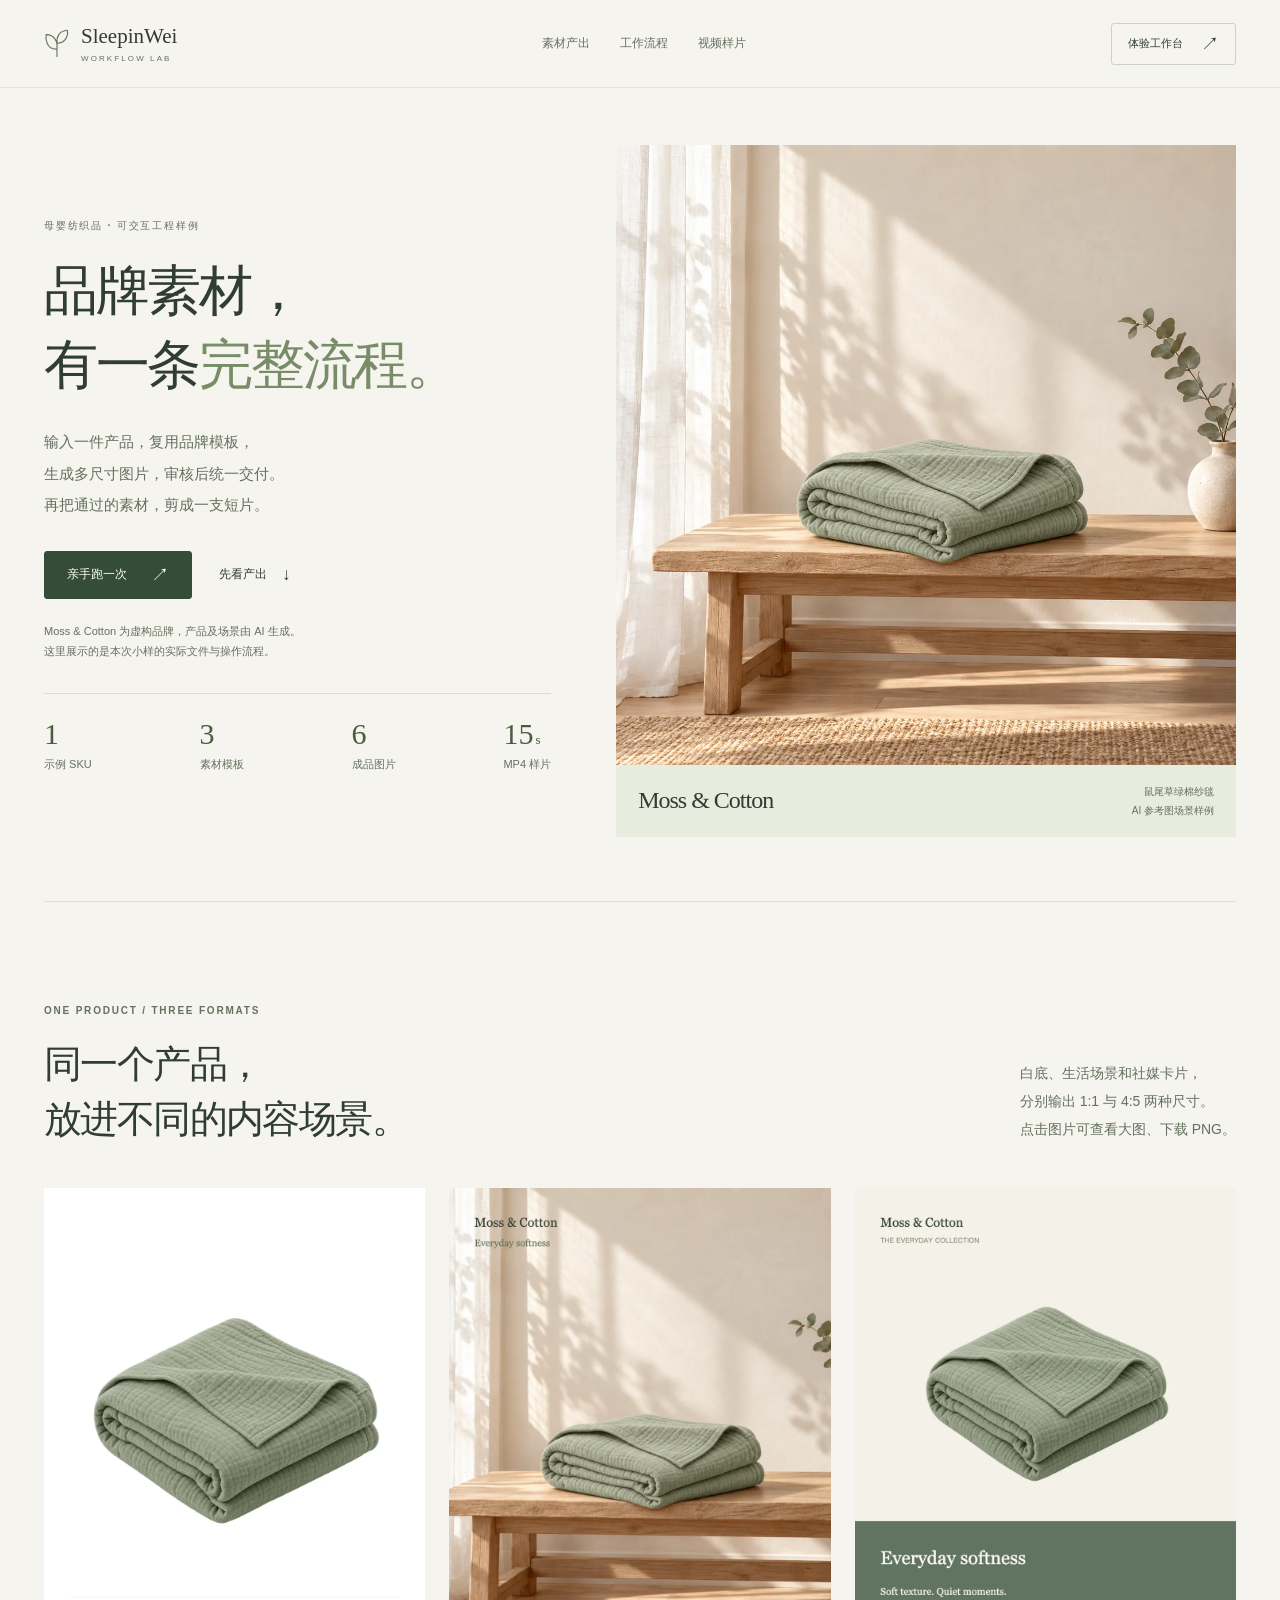
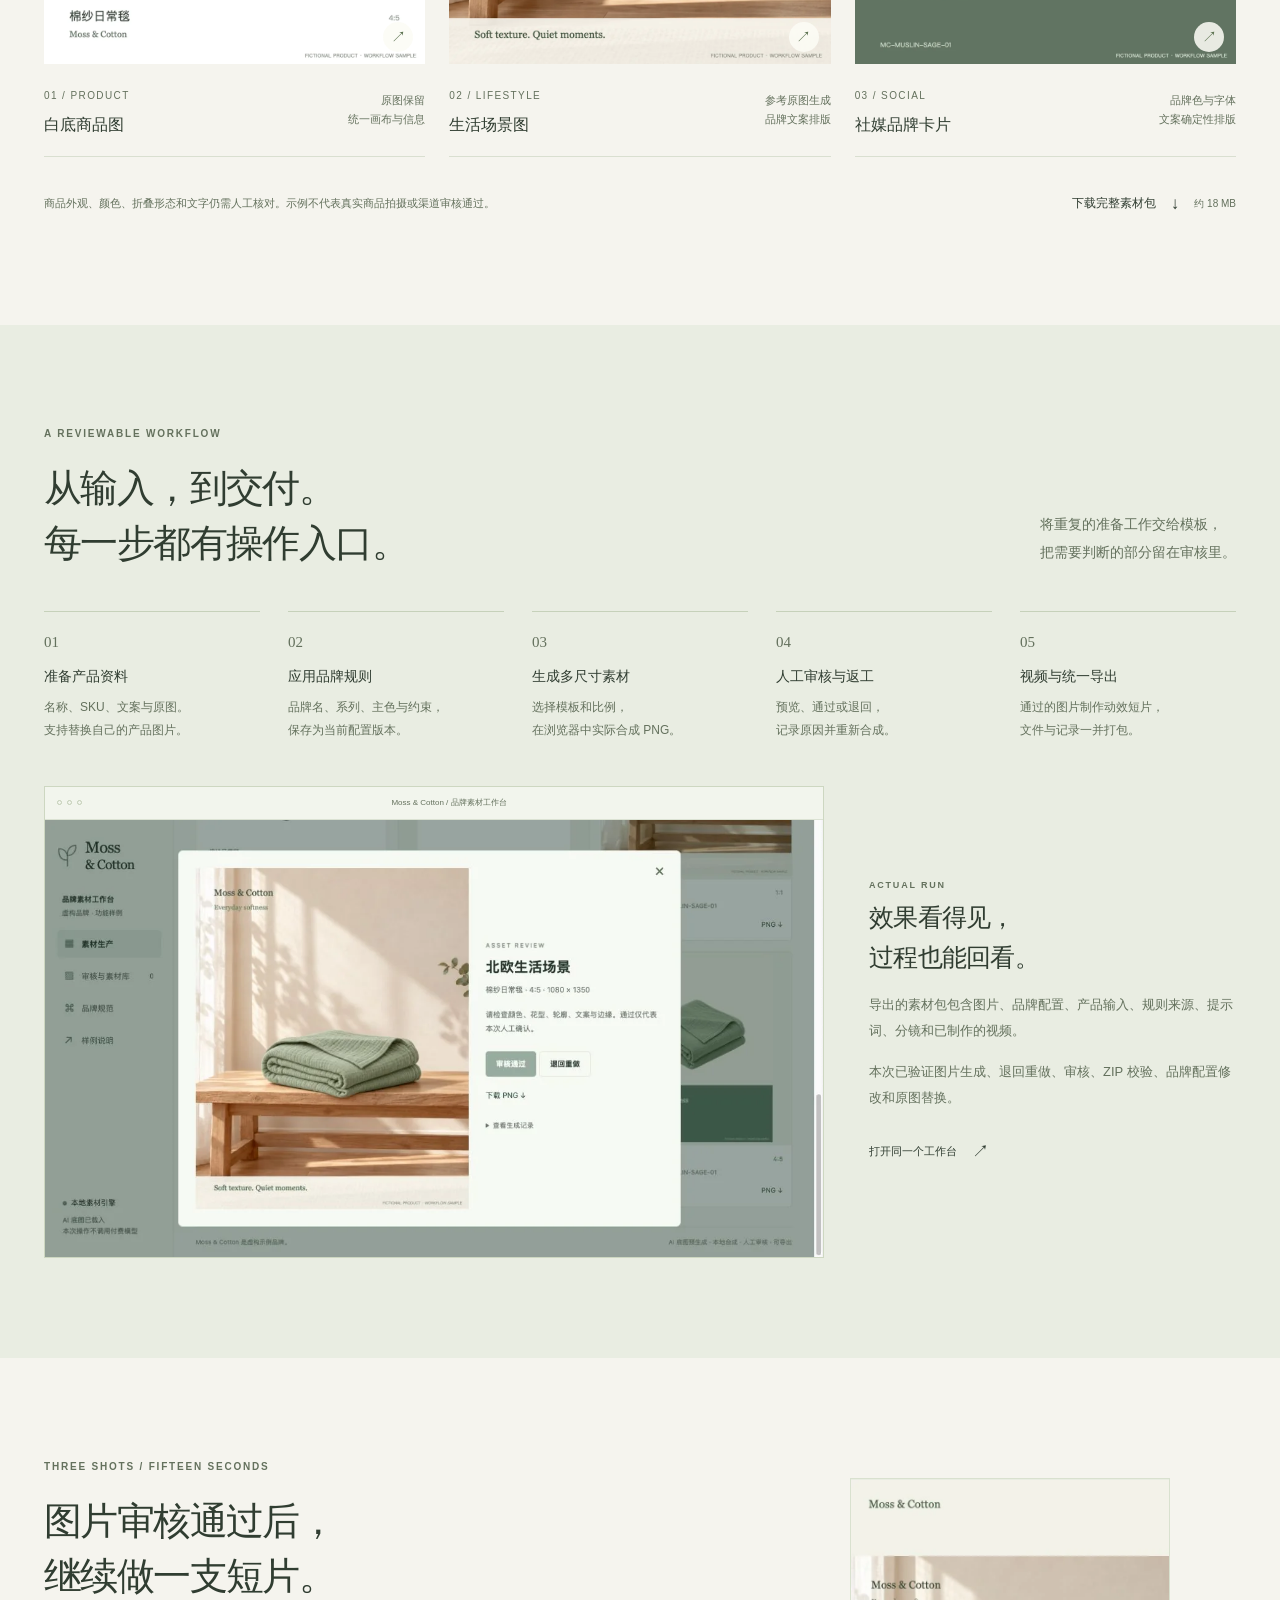
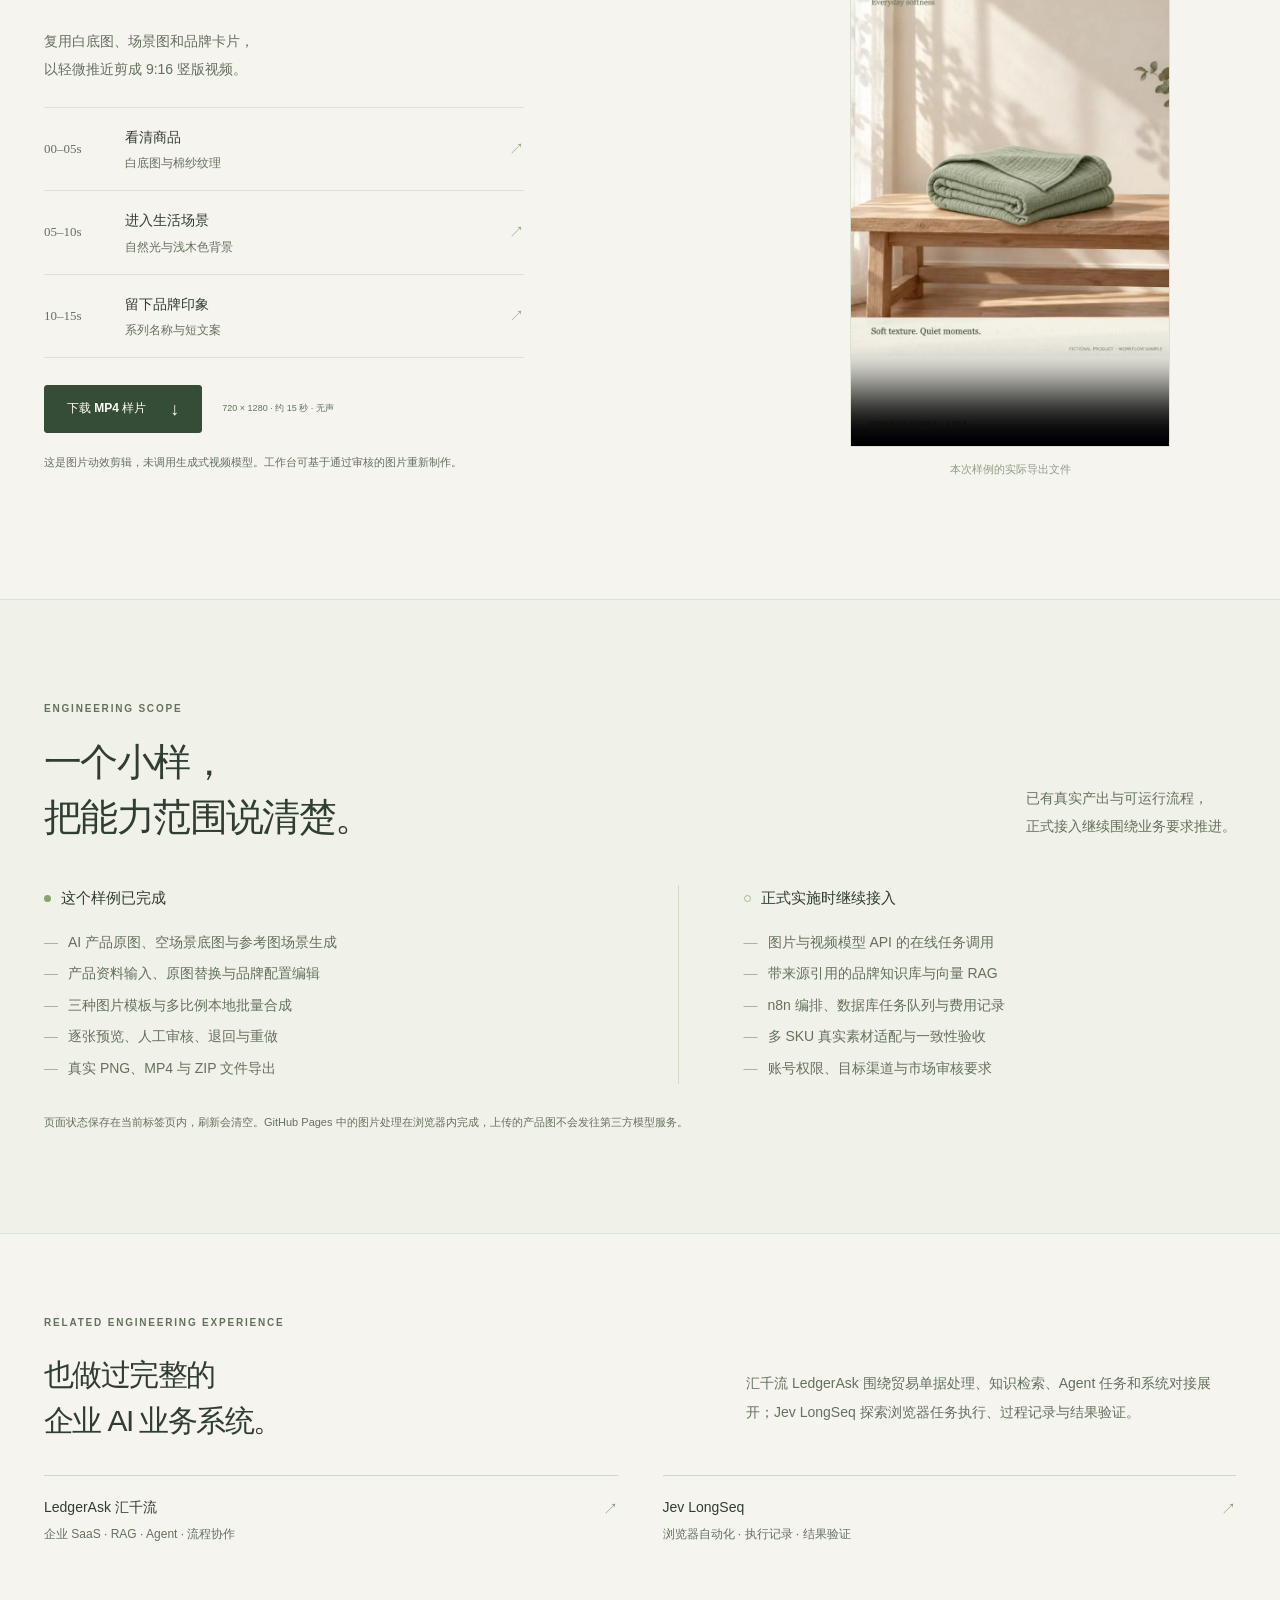
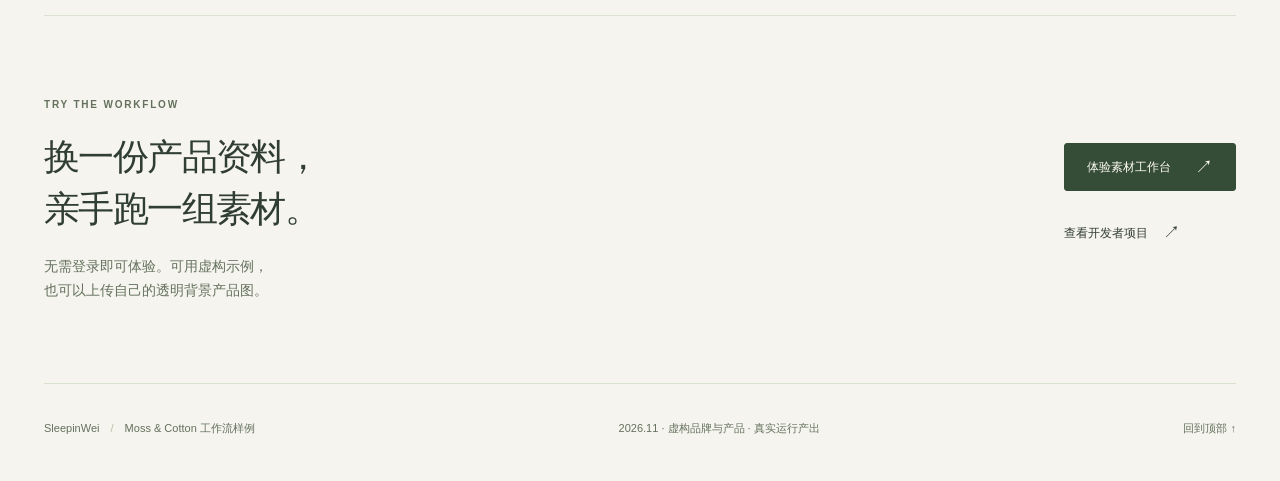
==== ai-content-workflow/index.html @ e52dac04 "feat: add public brand content workflow case and studio" ====
<!doctype html>
<html lang="zh-CN">
<head>
  <meta charset="utf-8">
  <meta name="viewport" content="width=device-width,initial-scale=1">
  <meta name="theme-color" content="#f5f4ee">
  <meta name="description" content="一个可直接体验的母婴品牌素材工作流样例。产品输入、品牌模板、多尺寸图片、人工审核、ZIP交付与15秒动效视频，附真实产出和清晰实现范围。">
  <meta property="og:title" content="品牌素材工作流样例 · SleepinWei">
  <meta property="og:description" content="1个示例SKU，3种模板，6张图片与15秒视频。查看真实产出，直接体验生成、审核与导出。">
  <meta property="og:url" content="https://sleepinwei.github.io/ai-content-workflow/">
  <meta property="og:image" content="https://sleepinwei.github.io/ai-content-workflow/assets/hero-scene.webp">
  <meta property="og:type" content="website">
  <link rel="canonical" href="https://sleepinwei.github.io/ai-content-workflow/">
  <link rel="icon" href="assets/mark.svg" type="image/svg+xml">
  <link rel="stylesheet" href="styles.css">
  <script src="page.js" defer></script>
  <title>品牌素材工作流样例 · SleepinWei</title>
</head>
<body>
<a class="skip-link" href="#main">跳到主要内容</a>
<header class="site-header">
  <a class="developer" href="https://github.com/SleepinWei" aria-label="SleepinWei GitHub"><svg viewBox="0 0 36 42" aria-hidden="true"><path d="M18 39V15M18 28C3 29 2 13 3 8c12 0 16 10 15 20ZM18 20C31 20 34 7 32 2 21 3 17 11 18 20Z"/></svg><span>SleepinWei <small>WORKFLOW LAB</small></span></a>
  <nav aria-label="介绍页导航"><a href="#outputs">素材产出</a><a href="#workflow">工作流程</a><a href="#video">视频样片</a></nav>
  <a href="studio/" class="button header-cta">体验工作台 <span aria-hidden="true">↗</span></a>
</header>
<main id="main">
  <section class="hero wrap" aria-labelledby="hero-title">
    <div class="hero-copy">
      <p class="eyebrow">母婴纺织品 · 可交互工程样例</p>
      <h1 id="hero-title">品牌素材，<br>有一条<span>完整流程。</span></h1>
      <p class="hero-description">输入一件产品，复用品牌模板，<br>生成多尺寸图片，审核后统一交付。<br>再把通过的素材，剪成一支短片。</p>
      <div class="hero-actions"><a class="button primary" href="studio/">亲手跑一次 <span aria-hidden="true">↗</span></a><a class="text-link" href="#outputs">先看产出 <span aria-hidden="true">↓</span></a></div>
      <p class="hero-note">Moss & Cotton 为虚构品牌，产品及场景由 AI 生成。<br>这里展示的是本次小样的实际文件与操作流程。</p>
      <div class="hero-spec"><div><strong>1</strong><span>示例 SKU</span></div><div><strong>3</strong><span>素材模板</span></div><div><strong>6</strong><span>成品图片</span></div><div><strong>15<small>s</small></strong><span>MP4 样片</span></div></div>
    </div>
    <figure class="hero-visual"><img src="assets/hero-scene.webp" width="1200" height="1200" alt="以鼠尾草绿棉纱毯原图和北欧房间底图为参考生成的生活场景，商品自然放置于浅木色长凳上" fetchpriority="high"><figcaption><span class="sample-brand">Moss <em>& Cotton</em></span><span>鼠尾草绿棉纱毯<br>AI 参考图场景样例</span></figcaption></figure>
  </section>

  <section class="outputs wrap section" id="outputs" aria-labelledby="outputs-title">
    <div class="section-heading"><div><p class="eyebrow">ONE PRODUCT  /  THREE FORMATS</p><h2 id="outputs-title">同一个产品，<br>放进不同的内容场景。</h2></div><p>白底、生活场景和社媒卡片，<br>分别输出 1:1 与 4:5 两种尺寸。<br>点击图片可查看大图、下载 PNG。</p></div>
    <div class="output-grid">
      <article class="output-card"><button class="image-button" data-image="assets/output-white.png" data-title="白底商品图" data-detail="1080 × 1350 · 保留示例商品原图" aria-label="查看白底商品图大图"><img src="assets/output-white.webp" alt="白底商品素材，展示棉纱毯细节，底部含产品及品牌信息" width="960" height="1200" loading="lazy"><span class="zoom-hint" aria-hidden="true">↗</span></button><div class="output-caption"><div><span>01 / PRODUCT</span><h3>白底商品图</h3></div><p>原图保留<br>统一画布与信息</p></div></article>
      <article class="output-card"><button class="image-button" data-image="assets/output-scene.png" data-title="北欧生活场景" data-detail="1080 × 1350 · 预先生成的 AI 参考图场景与品牌排版" aria-label="查看北欧生活场景大图"><img src="assets/output-scene.webp" alt="自然晨光下木凳上的鼠尾草绿棉纱毯，叠加品牌系列及文案" width="960" height="1200" loading="lazy"><span class="zoom-hint" aria-hidden="true">↗</span></button><div class="output-caption"><div><span>02 / LIFESTYLE</span><h3>生活场景图</h3></div><p>参考原图生成<br>品牌文案排版</p></div></article>
      <article class="output-card"><button class="image-button" data-image="assets/output-social.png" data-title="社媒品牌卡片" data-detail="1080 × 1350 · 原图与品牌色卡模板合成" aria-label="查看社媒品牌卡片大图"><img src="assets/output-social.webp" alt="米白与鼠尾草绿色的社媒卡片，包含商品原图、Everyday softness系列名和短文案" width="960" height="1200" loading="lazy"><span class="zoom-hint" aria-hidden="true">↗</span></button><div class="output-caption"><div><span>03 / SOCIAL</span><h3>社媒品牌卡片</h3></div><p>品牌色与字体<br>文案确定性排版</p></div></article>
    </div>
    <div class="outputs-foot"><p>商品外观、颜色、折叠形态和文字仍需人工核对。示例不代表真实商品拍摄或渠道审核通过。</p><a href="downloads/sample-assets.zip" download class="text-link">下载完整素材包 <span aria-hidden="true">↓</span><small>约 18 MB</small></a></div>
  </section>

  <section class="workflow-section section" id="workflow" aria-labelledby="workflow-title"><div class="wrap">
    <div class="section-heading"><div><p class="eyebrow">A REVIEWABLE WORKFLOW</p><h2 id="workflow-title">从输入，到交付。<br>每一步都有操作入口。</h2></div><p>将重复的准备工作交给模板，<br>把需要判断的部分留在审核里。</p></div>
    <ol class="workflow-steps"><li><span>01</span><h3>准备产品资料</h3><p>名称、SKU、文案与原图。<br>支持替换自己的产品图片。</p></li><li><span>02</span><h3>应用品牌规则</h3><p>品牌名、系列、主色与约束，<br>保存为当前配置版本。</p></li><li><span>03</span><h3>生成多尺寸素材</h3><p>选择模板和比例，<br>在浏览器中实际合成 PNG。</p></li><li><span>04</span><h3>人工审核与返工</h3><p>预览、通过或退回，<br>记录原因并重新合成。</p></li><li><span>05</span><h3>视频与统一导出</h3><p>通过的图片制作动效短片，<br>文件与记录一并打包。</p></li></ol>
    <div class="workbench-proof"><div class="proof-browser"><div class="browser-title"><span></span><span></span><span></span><p>Moss & Cotton / 品牌素材工作台</p></div><img src="assets/review.webp" alt="真实运行的素材审核界面，可预览场景图、退回重做、下载 PNG 并查看生成记录" width="1265" height="714" loading="lazy"></div><aside><span class="eyebrow">ACTUAL RUN</span><h3>效果看得见，<br>过程也能回看。</h3><p>导出的素材包包含图片、品牌配置、产品输入、规则来源、提示词、分镜和已制作的视频。</p><p>本次已验证图片生成、退回重做、审核、ZIP 校验、品牌配置修改和原图替换。</p><a href="studio/" class="text-link">打开同一个工作台 <span aria-hidden="true">↗</span></a></aside></div>
  </div></section>

  <section class="video-section wrap section" id="video" aria-labelledby="video-title">
    <div class="video-copy"><p class="eyebrow">THREE SHOTS  /  FIFTEEN SECONDS</p><h2 id="video-title">图片审核通过后，<br>继续做一支短片。</h2><p class="video-intro">复用白底图、场景图和品牌卡片，<br>以轻微推近剪成 9:16 竖版视频。</p><ol class="shot-list"><li><button data-seek="0"><span>00–05s</span><div><strong>看清商品</strong><small>白底图与棉纱纹理</small></div><b aria-hidden="true">↗</b></button></li><li><button data-seek="5"><span>05–10s</span><div><strong>进入生活场景</strong><small>自然光与浅木色背景</small></div><b aria-hidden="true">↗</b></button></li><li><button data-seek="10"><span>10–15s</span><div><strong>留下品牌印象</strong><small>系列名称与短文案</small></div><b aria-hidden="true">↗</b></button></li></ol><div class="video-actions"><a class="button primary" href="studio/assets/sample-video.mp4" download>下载 MP4 样片 <span aria-hidden="true">↓</span></a><span>720 × 1280 · 约 15 秒 · 无声</span></div><p class="video-note">这是图片动效剪辑，未调用生成式视频模型。工作台可基于通过审核的图片重新制作。</p><p id="video-status" role="status" aria-live="polite"></p></div>
    <figure class="video-frame"><video id="sample-video" controls playsinline preload="none" poster="assets/video-poster.webp" aria-label="Moss and Cotton十五秒图片动效样片，无声，依次展示白底商品图、生活场景图和社媒品牌卡片"><source src="studio/assets/sample-video.mp4" type="video/mp4"><track kind="captions" src="assets/sample-captions.vtt" srclang="zh-CN" label="中文说明"><p>浏览器无法播放视频，<a href="studio/assets/sample-video.mp4">下载 MP4</a>。</p></video><figcaption>本次样例的实际导出文件</figcaption></figure>
  </section>

  <section class="scope-section section" id="scope" aria-labelledby="scope-title"><div class="wrap"><div class="section-heading"><div><p class="eyebrow">ENGINEERING SCOPE</p><h2 id="scope-title">一个小样，<br>把能力范围说清楚。</h2></div><p>已有真实产出与可运行流程，<br>正式接入继续围绕业务要求推进。</p></div><div class="scope-grid"><article><h3><span class="scope-dot"></span>这个样例已完成</h3><ul><li>AI 产品原图、空场景底图与参考图场景生成</li><li>产品资料输入、原图替换与品牌配置编辑</li><li>三种图片模板与多比例本地批量合成</li><li>逐张预览、人工审核、退回与重做</li><li>真实 PNG、MP4 与 ZIP 文件导出</li></ul></article><article><h3><span class="scope-dot planned"></span>正式实施时继续接入</h3><ul><li>图片与视频模型 API 的在线任务调用</li><li>带来源引用的品牌知识库与向量 RAG</li><li>n8n 编排、数据库任务队列与费用记录</li><li>多 SKU 真实素材适配与一致性验收</li><li>账号权限、目标渠道与市场审核要求</li></ul></article></div><p class="scope-note">页面状态保存在当前标签页内，刷新会清空。GitHub Pages 中的图片处理在浏览器内完成，上传的产品图不会发往第三方模型服务。</p></div></section>

  <section class="experience wrap"><p class="eyebrow">RELATED ENGINEERING EXPERIENCE</p><div><h2>也做过完整的<br>企业 AI 业务系统。</h2><p>汇千流 LedgerAsk 围绕贸易单据处理、知识检索、Agent 任务和系统对接展开；Jev LongSeq 探索浏览器任务执行、过程记录与结果验证。</p></div><div class="experience-links"><a href="../ledgerask/"><span>LedgerAsk 汇千流</span><small>企业 SaaS · RAG · Agent · 流程协作</small><b aria-hidden="true">↗</b></a><a href="https://github.com/SleepinWei/Jev-LongSeq"><span>Jev LongSeq</span><small>浏览器自动化 · 执行记录 · 结果验证</small><b aria-hidden="true">↗</b></a></div></section>

  <section class="closing wrap"><div><p class="eyebrow">TRY THE WORKFLOW</p><h2>换一份产品资料，<br>亲手跑一组素材。</h2><p>无需登录即可体验。可用虚构示例，<br>也可以上传自己的透明背景产品图。</p></div><div class="closing-actions"><a class="button primary" href="studio/">体验素材工作台 <span aria-hidden="true">↗</span></a><a class="text-link" href="https://github.com/SleepinWei">查看开发者项目 <span aria-hidden="true">↗</span></a></div></section>
</main>
<footer class="site-footer wrap"><p>SleepinWei <span>/</span> Moss & Cotton 工作流样例</p><p>2026.11 · 虚构品牌与产品 · 真实运行产出</p><a href="#main">回到顶部 ↑</a></footer>
<dialog id="image-dialog" aria-labelledby="lightbox-title"><button id="close-dialog" class="dialog-close" aria-label="关闭图片预览">×</button><img id="lightbox-image" alt=""><div class="lightbox-caption"><div><h2 id="lightbox-title"></h2><p id="lightbox-detail"></p></div><a id="lightbox-download" class="button primary" download>下载 PNG <span aria-hidden="true">↓</span></a></div></dialog>
</body>
</html>
---- ai-content-workflow/styles.css ----
*{box-sizing:border-box}html{scroll-behavior:smooth;scroll-padding-top:100px}body{margin:0;background:#f5f4ee;color:#303d31;font:15px/1.75 -apple-system,BlinkMacSystemFont,"PingFang SC","Microsoft YaHei",sans-serif;-webkit-font-smoothing:antialiased}button,a{touch-action:manipulation;-webkit-tap-highlight-color:transparent}button{font:inherit;cursor:pointer}a{color:inherit}a:focus-visible,button:focus-visible{outline:3px solid #8ba27e;outline-offset:5px}img{max-width:100%;height:auto}h1,h2,h3,p,figure{margin:0}h1,h2{font-weight:500;letter-spacing:-1.6px}h2{font-size:38px;line-height:1.45}h3{font-weight:550}.wrap{max-width:1200px;margin:0 auto;width:calc(100% - 88px)}.section{padding-top:100px;padding-bottom:100px}.eyebrow{font-size:10px;letter-spacing:1.8px;font-weight:550;color:#64715d;margin-bottom:18px}.skip-link{position:fixed;top:-80px;left:16px;background:#fff;padding:12px;z-index:40}.skip-link:focus{top:10px}.site-header{height:88px;max-width:1376px;margin:0 auto;padding:0 44px;display:flex;align-items:center;justify-content:space-between;gap:25px;border-bottom:1px solid #dfe3d7}.developer{display:flex;align-items:center;gap:11px;text-decoration:none;font:21px Georgia,serif;white-space:nowrap}.developer svg{width:26px;height:34px;fill:none;stroke:#64795b;stroke-width:1.6}.developer small{display:block;font:8px -apple-system,sans-serif;letter-spacing:2.1px;color:#64715d;margin-top:5px}.site-header nav{display:flex;gap:30px;font-size:12px}.site-header nav a{text-decoration:none;color:#64715d;padding:12px 0}.site-header nav a:hover{color:#293d2c}.button{min-height:48px;padding:12px 22px;border-radius:3px;font-size:12px;display:inline-flex;align-items:center;justify-content:center;gap:24px;text-decoration:none;font-weight:550;border:1px solid #cbd4c3}.button span{font-size:18px;line-height:1}.button.primary{background:#354c37;border-color:#354c37;color:#fffdf4}.header-cta{font-size:11px;padding:9px 16px;min-height:42px;gap:18px}.text-link{display:inline-flex;align-items:center;gap:15px;text-decoration:none;font-size:12px;font-weight:550;min-height:44px}.text-link>span{font-size:17px}.text-link:hover{color:#7c936a}.text-link small{font-size:10px;font-weight:400;color:#64715d}.hero{padding-top:57px;padding-bottom:64px;display:grid;grid-template-columns:.9fr 1.1fr;gap:65px;align-items:center}.hero-copy{padding-top:10px}.hero h1{font-size:clamp(38px,4.2vw,58px);line-height:1.38;letter-spacing:-2.3px;white-space:nowrap}.hero h1 span{color:#788d67}.hero-description{font-size:14px;color:#64715d;line-height:2.1;margin-top:25px}.hero-actions{display:flex;gap:27px;align-items:center;margin-top:30px}.hero-note{margin-top:22px;font-size:10px;line-height:1.9;color:#64715d}.hero-spec{display:flex;justify-content:space-between;margin-top:31px;padding-top:22px;border-top:1px solid #d8dfcf;gap:15px}.hero-spec>div{display:grid;gap:3px}.hero-spec strong{font:30px/1.2 Georgia,serif;color:#475d3e;font-weight:400}.hero-spec strong small{font:13px Georgia,serif;margin-left:2px}.hero-spec span{font-size:10px;color:#64715d}.hero-visual{position:relative;min-width:0}.hero-visual>img{display:block;aspect-ratio:1/1;object-fit:cover}.hero-visual figcaption{display:flex;align-items:center;justify-content:space-between;gap:15px;background:#e8ecdf;padding:17px 22px}.sample-brand{font:24px/1.2 Georgia,serif;letter-spacing:-1px}.sample-brand em{font-style:normal}.hero-visual figcaption>span:last-child{font-size:9px;color:#64715d;line-height:1.9;text-align:right}.section-heading{display:flex;align-items:flex-end;justify-content:space-between;gap:35px;margin-bottom:40px}.section-heading>.eyebrow{margin:0}.section-heading>p{font-size:12px;line-height:2;color:#64715d;padding-bottom:5px}.outputs{border-top:1px solid #dce2d3}.output-grid{display:grid;grid-template-columns:repeat(3,minmax(0,1fr));gap:24px}.output-card{min-width:0}.image-button{display:block;width:100%;padding:0;position:relative;border:0;background:#eeeee7;aspect-ratio:4/5;cursor:zoom-in}.image-button>img{width:100%;height:100%;object-fit:contain;display:block}.zoom-hint{position:absolute;right:12px;bottom:12px;background:#fbfcf5df;display:grid;place-items:center;width:30px;height:30px;border-radius:50%;font-size:15px;color:#5c7350}.output-caption{display:flex;gap:15px;align-items:center;justify-content:space-between;padding:17px 0;border-bottom:1px solid #d9dfd0}.output-caption span{font-size:8px;letter-spacing:1.4px;color:#64715d}.output-caption h3{font-size:14px;margin-top:4px}.output-caption p{font-size:10px;line-height:1.8;color:#64715d;text-align:right}.outputs-foot{margin-top:24px;display:flex;justify-content:space-between;align-items:center;gap:20px}.outputs-foot>p{font-size:10px;color:#64715d;max-width:620px}.outputs-foot .text-link{flex-shrink:0}.workflow-section{background:#e9ede2}.workflow-steps{list-style:none;padding:0;display:grid;grid-template-columns:repeat(5,minmax(0,1fr));gap:28px;margin:0 0 44px}.workflow-steps li{border-top:1px solid #c6d1ba;padding-top:17px}.workflow-steps li>span{font:15px Georgia,serif;color:#64715d}.workflow-steps h3{font-size:13px;margin-top:9px}.workflow-steps p{font-size:10px;color:#64715d;line-height:1.9;margin-top:7px}.workbench-proof{display:grid;grid-template-columns:1.7fr .8fr;align-items:center;gap:45px}.proof-browser{background:#f7f8f2;border:1px solid #cdd7c1;min-width:0;overflow:hidden}.browser-title{display:flex;align-items:center;gap:5px;padding:9px 12px;border-bottom:1px solid #dbe2d3;background:#f2f5ed}.browser-title>span{width:5px;height:5px;border:1px solid #c0ccb3;border-radius:50%}.browser-title>p{font-size:8px;margin:0 auto;color:#64715d}.proof-browser img{display:block;width:100%;height:auto}.workbench-proof aside h3{font-size:25px;line-height:1.6;font-weight:500;letter-spacing:-.7px}.workbench-proof aside>p{font-size:11px;color:#64715d;line-height:2;margin:15px 0}.workbench-proof aside .eyebrow{font-size:9px;margin-bottom:11px}.workbench-proof aside .text-link{font-size:11px;margin-top:4px}.video-section{display:grid;grid-template-columns:1.1fr .8fr;gap:120px;align-items:center}.video-intro{font-size:13px;color:#64715d;margin-top:23px;line-height:2}.shot-list{list-style:none;margin:24px 0;padding:0;max-width:480px;border-top:1px solid #dbe2d2}.shot-list li{border-bottom:1px solid #dbe2d2}.shot-list button{width:100%;border:0;background:transparent;padding:16px 0;text-align:left;display:flex;align-items:center;gap:20px;color:inherit}.shot-list button>span{font:13px Georgia,serif;color:#64715d;width:61px;flex-shrink:0}.shot-list strong{font-size:12px;font-weight:550}.shot-list small{display:block;font-size:10px;color:#64715d;margin-top:3px}.shot-list b{font-weight:400;color:#9aa88c;margin-left:auto}.video-actions{display:flex;align-items:center;gap:20px;margin-top:27px}.video-actions>span{font-size:9px;color:#64715d}.video-note{font-size:10px;color:#64715d;margin-top:19px;max-width:450px;line-height:1.9}#video-status{font-size:11px;color:#687d57;min-height:20px;margin-top:6px}.video-frame{width:100%;max-width:320px;justify-self:center}.video-frame video{aspect-ratio:9/16;width:100%;display:block;background:#e9ede2;border:1px solid #d9e1cf}.video-frame figcaption{text-align:center;font-size:9px;color:#909c84;margin-top:13px}.scope-section{border-top:1px solid #dce2d3;border-bottom:1px solid #dce2d3;background:#f0f2e9}.scope-grid{display:grid;grid-template-columns:1fr 1fr;gap:75px}.scope-grid article+article{border-left:1px solid #d2dcc7;padding-left:65px}.scope-grid h3{font-size:15px;font-weight:500;display:flex;align-items:center;gap:10px}.scope-dot{display:inline-block;width:7px;height:7px;border-radius:50%;background:#8aa172}.scope-dot.planned{background:none;border:1px solid #a6b695}.scope-grid ul{list-style:none;padding:15px 0 0;margin:0}.scope-grid li{font-size:12px;line-height:2.25;color:#64715d}.scope-grid li:before{content:'—';color:#a7b79a;margin-right:10px}.scope-note{font-size:10px;line-height:1.9;color:#64715d;margin-top:28px}.experience{padding-top:80px;padding-bottom:70px;border-bottom:1px solid #dce2d3}.experience>.eyebrow{margin-bottom:20px}.experience>div:first-of-type{display:flex;gap:70px;align-items:center;justify-content:space-between}.experience h2{font-size:30px;line-height:1.55;flex-shrink:0}.experience>div>p{max-width:490px;font-size:12px;color:#64715d;line-height:2.05}.experience-links{display:flex;gap:45px;margin-top:30px}.experience-links>a{flex:1;text-decoration:none;position:relative;border-top:1px solid #cfdac4;padding:18px 30px 0 0}.experience-links span{font-size:14px}.experience-links small{display:block;margin-top:4px;font-size:10px;color:#64715d}.experience-links b{position:absolute;right:0;top:20px;font-weight:400;color:#8d9e7e}.closing{padding-top:80px;padding-bottom:80px;display:flex;align-items:center;justify-content:space-between;gap:40px}.closing h2{font-size:36px}.closing p:not(.eyebrow){margin-top:18px;font-size:12px;color:#64715d}.closing-actions{display:flex;flex-direction:column;align-items:flex-start;gap:20px}.site-footer{padding:23px 0 30px;border-top:1px solid #d9e2ce;display:flex;align-items:center;justify-content:space-between;gap:20px;font-size:9px;color:#64715d}.site-footer span{margin:0 8px;color:#b7c1ad}.site-footer a{text-decoration:none;min-height:44px;display:flex;align-items:center}dialog{border:1px solid #d9e0d2;border-radius:4px;padding:22px;background:#f8f9f3;color:#354733;max-height:94vh;max-width:min(820px,94vw);overflow:auto}dialog::backdrop{background:#24312691}.dialog-close{position:absolute;right:10px;top:7px;min-width:44px;min-height:44px;background:#f8f9f3e8;border:0;border-radius:50%;color:#607552;font-size:26px}.dialog-close:hover{background:#fff}#lightbox-image{display:block;width:auto;max-height:72vh;max-width:100%;margin:auto}.lightbox-caption{display:flex;align-items:center;justify-content:space-between;gap:20px;padding-top:18px}.lightbox-caption h2{font-size:19px;letter-spacing:-.5px}.lightbox-caption p{font-size:10px;color:#85937a;margin-top:5px}.lightbox-caption .button{min-height:42px;padding:10px 15px;font-size:10px;white-space:nowrap}
@media(min-width:1500px){.hero{gap:85px}.hero-visual>img{aspect-ratio:1.03}.hero-description{font-size:15px}.hero-copy{padding-right:20px}}
@media(max-width:1100px){.wrap{width:calc(100% - 64px)}.site-header{padding-inline:32px}.site-header nav{gap:20px}.hero{gap:35px;padding-top:40px}.hero h1{font-size:43px}.hero-description{font-size:12px}.hero-actions{gap:20px}.hero-note{font-size:9px}.hero-spec{margin-top:25px}.hero-spec strong{font-size:27px}.hero-visual figcaption{padding:15px}.sample-brand{font-size:21px}.hero-visual figcaption>span:last-child{font-size:8px}.section{padding-block:75px}h2{font-size:32px}.section-heading>p{font-size:11px}.output-grid{gap:18px}.output-caption{gap:10px}.output-caption p{font-size:9px}.output-caption h3{font-size:13px}.workflow-steps{gap:20px}.workflow-steps h3{font-size:12px}.workflow-steps p{font-size:9px}.workbench-proof{gap:28px;grid-template-columns:1.6fr .85fr}.workbench-proof aside h3{font-size:22px}.workbench-proof aside>p{font-size:10px}.video-section{gap:70px}.scope-grid{gap:45px}.scope-grid article+article{padding-left:45px}.scope-grid li{font-size:11px}.outputs-foot>p{font-size:9px}.experience>div:first-of-type{gap:45px}.experience h2{font-size:27px}.experience>div>p{font-size:11px}.closing h2{font-size:32px}}
@media(max-width:760px){html{scroll-padding-top:26px}.wrap{width:calc(100% - 40px)}.site-header{height:75px;padding-inline:20px;gap:12px}.developer{font-size:19px;gap:8px}.developer svg{width:23px;height:29px}.developer small{font-size:7px;letter-spacing:1.5px}.site-header nav{display:none}.header-cta{padding:10px 12px;min-height:44px;font-size:10px;gap:12px}.hero{display:flex;flex-direction:column;gap:29px;padding-top:30px;padding-bottom:45px;align-items:stretch}.hero-copy{padding:0}.eyebrow{font-size:9px;letter-spacing:1.3px;margin-bottom:15px}.hero h1{font-size:42px;letter-spacing:-2px;line-height:1.4;white-space:normal}.hero-description{font-size:13px;margin-top:20px;line-height:1.95}.hero-actions{margin-top:25px;gap:24px}.hero-actions .button{min-height:46px;font-size:11px;padding-inline:20px}.hero-note{font-size:9px;margin-top:17px}.hero-spec{margin-top:24px;padding-top:19px}.hero-spec strong{font-size:27px}.hero-spec span{font-size:9px}.hero-visual figcaption{padding:15px 17px}.sample-brand{font-size:24px}.hero-visual figcaption>span:last-child{font-size:8px}.section{padding-block:54px}h2{font-size:29px;line-height:1.5;letter-spacing:-1.3px}.section-heading{display:block;margin-bottom:28px}.section-heading>p{font-size:11px;line-height:1.9;margin-top:17px}.output-grid{display:block}.output-card+.output-card{margin-top:30px}.output-caption{padding:14px 0}.output-caption h3{font-size:14px}.output-caption p{font-size:10px}.output-caption span{font-size:8px}.outputs-foot{display:block;margin-top:23px}.outputs-foot>p{font-size:9px}.outputs-foot .text-link{margin-top:10px;font-size:11px}.workflow-steps{display:grid;grid-template-columns:1fr 1fr;gap:23px 25px;margin-bottom:30px}.workflow-steps li:last-child{grid-column:1/-1}.workflow-steps li{padding-top:12px}.workflow-steps h3{font-size:12px;margin-top:6px}.workflow-steps p{font-size:10px;margin-top:5px}.workbench-proof{display:flex;flex-direction:column;align-items:stretch;gap:24px}.workbench-proof aside h3{font-size:23px}.workbench-proof aside>p{font-size:11px;margin:12px 0}.video-section{display:flex;flex-direction:column;gap:26px;align-items:stretch}.video-intro{font-size:12px;margin-top:18px}.shot-list{margin-top:22px}.shot-list button{padding:15px 0}.shot-list strong{font-size:12px}.shot-list small{font-size:10px}.video-actions{gap:16px;flex-wrap:wrap;margin-top:23px}.video-actions>span{font-size:9px}.video-actions .button{font-size:11px}.video-note{font-size:9px;margin-top:15px}.video-frame{max-width:300px;margin:0 auto}.scope-grid{grid-template-columns:1fr;gap:26px}.scope-grid article+article{padding-left:0;border-left:0;border-top:1px solid #d2dcc7;padding-top:24px}.scope-grid h3{font-size:14px}.scope-grid ul{padding-top:10px}.scope-grid li{font-size:11px;line-height:2.2}.scope-note{font-size:9px;margin-top:22px}.experience{padding-top:50px;padding-bottom:48px}.experience>div:first-of-type{display:block}.experience h2{font-size:27px}.experience>div>p{font-size:11px;margin-top:18px}.experience-links{display:block;margin-top:25px}.experience-links>a{display:block;padding-top:16px}.experience-links>a+a{margin-top:22px}.experience-links span{font-size:13px}.experience-links small{font-size:9px}.closing{display:block;padding-block:50px}.closing h2{font-size:29px}.closing p:not(.eyebrow){font-size:11px}.closing-actions{margin-top:25px;gap:12px}.closing-actions .button{font-size:11px}.site-footer{display:block;padding:23px 0}.site-footer>p{font-size:8px;margin-bottom:7px}.site-footer>a{font-size:9px;min-height:35px}.lightbox-caption{align-items:flex-start;gap:10px}.lightbox-caption h2{font-size:16px}.lightbox-caption p{font-size:9px;max-width:180px;line-height:1.7}.lightbox-caption .button{font-size:9px;padding:9px 10px;gap:8px}dialog{padding:14px;max-height:90vh}#lightbox-image{max-height:70vh}.dialog-close{right:2px;top:2px}}
@media(max-width:370px){.hero h1{font-size:37px}.developer{font-size:17px}.header-cta{font-size:9px;gap:8px}.hero-actions{gap:18px}.sample-brand{font-size:21px}.hero-spec span{font-size:8px}}
@media(prefers-reduced-motion:reduce){html{scroll-behavior:auto}*,*:before,*:after{transition:none!important;animation:none!important}}

.hero-description{font-size:15px}.hero-note{font-size:11px}.hero-spec span{font-size:11px}.hero-visual figcaption>span:last-child{font-size:10px}.section-heading>p{font-size:14px}.output-caption h3{font-size:16px}.output-caption span{font-size:10px}.output-caption p{font-size:11px}.outputs-foot>p{font-size:11px}.workflow-steps h3{font-size:14px}.workflow-steps p{font-size:12px}.workbench-proof aside>p{font-size:13px}.video-intro{font-size:14px}.shot-list strong{font-size:14px}.shot-list small{font-size:12px}.video-note,.video-frame figcaption{font-size:11px}.scope-grid li{font-size:14px}.scope-note{font-size:11px}.experience>div>p{font-size:14px}.experience-links small{font-size:12px}.closing p:not(.eyebrow){font-size:14px}.site-footer{font-size:11px}
@media(max-width:760px){.hero-description{font-size:14px}.hero-note{font-size:10px}.hero-spec span{font-size:10px}.section-heading>p{font-size:13px}.workflow-steps p{font-size:11px}.workbench-proof aside>p{font-size:12px}.scope-grid li{font-size:12px}.experience>div>p,.closing p:not(.eyebrow){font-size:13px}.site-footer>p,.site-footer>a{font-size:10px}.experience-links small{font-size:11px}}
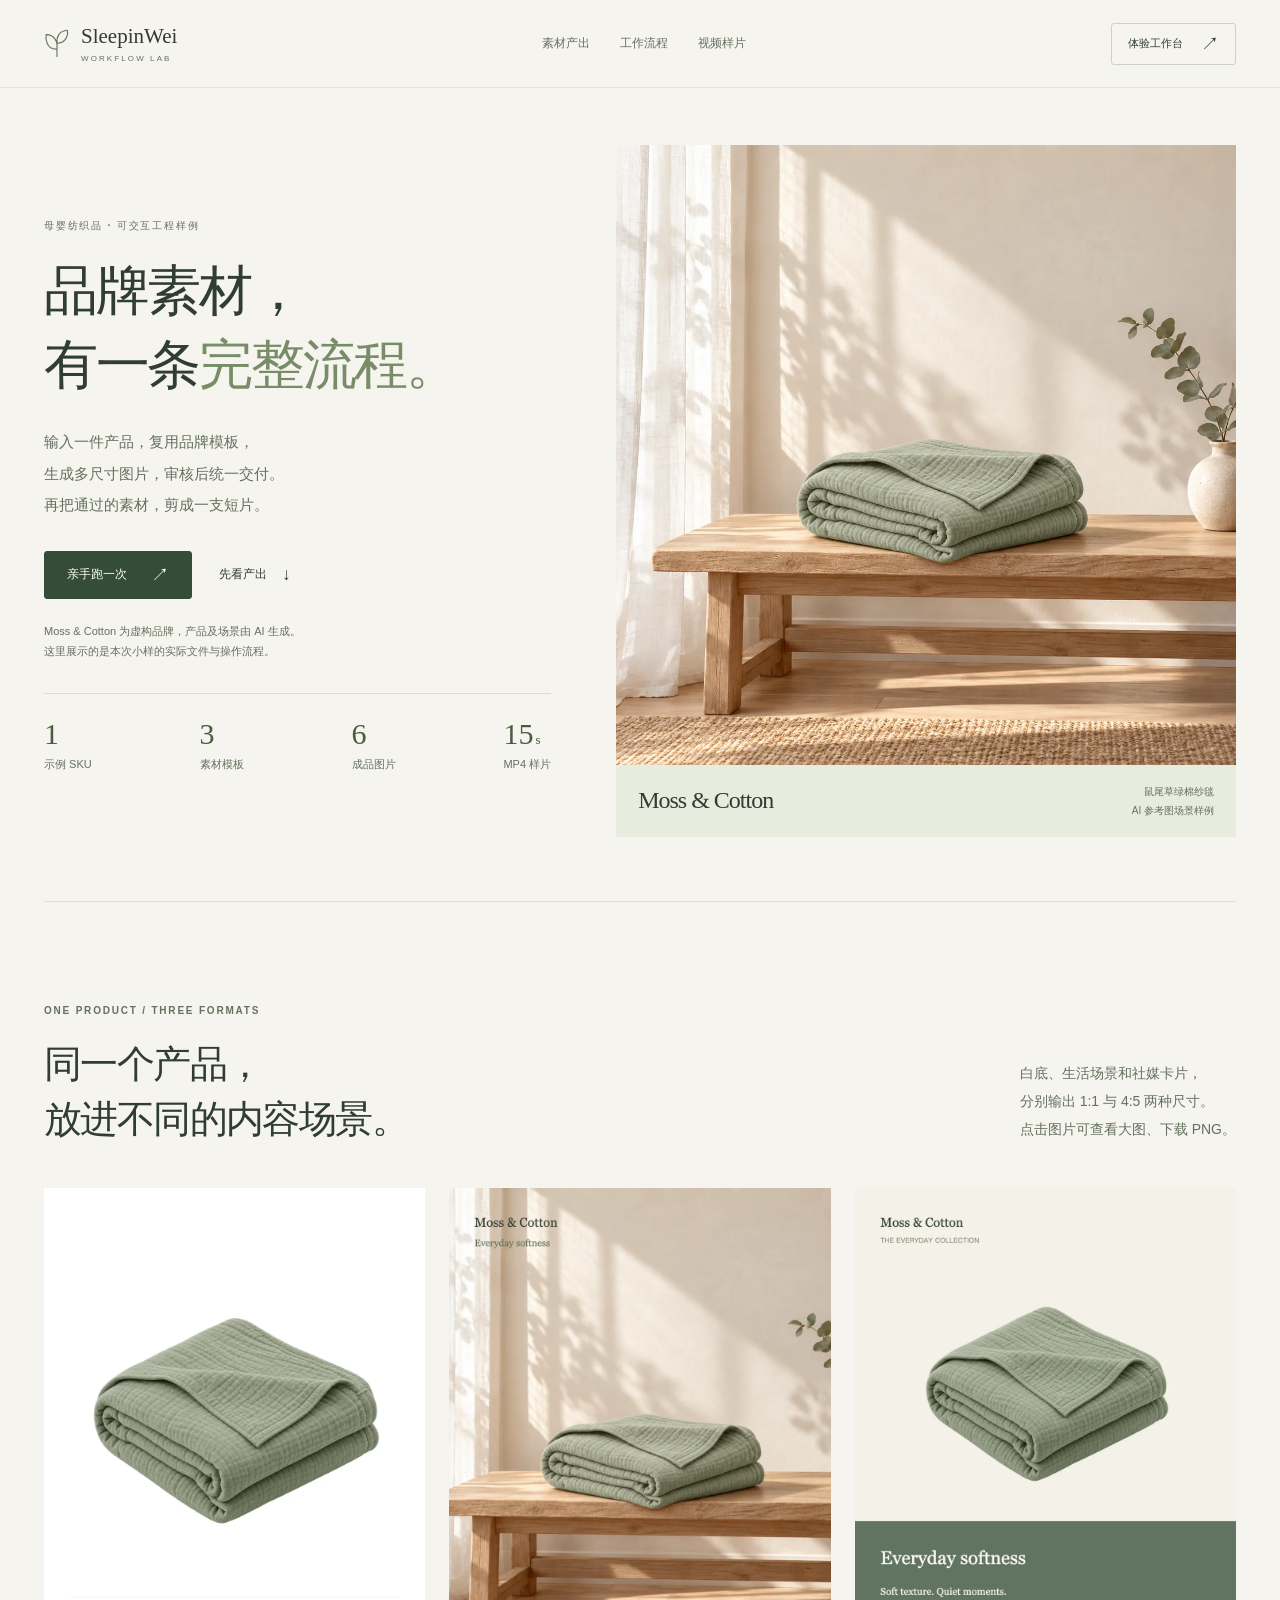
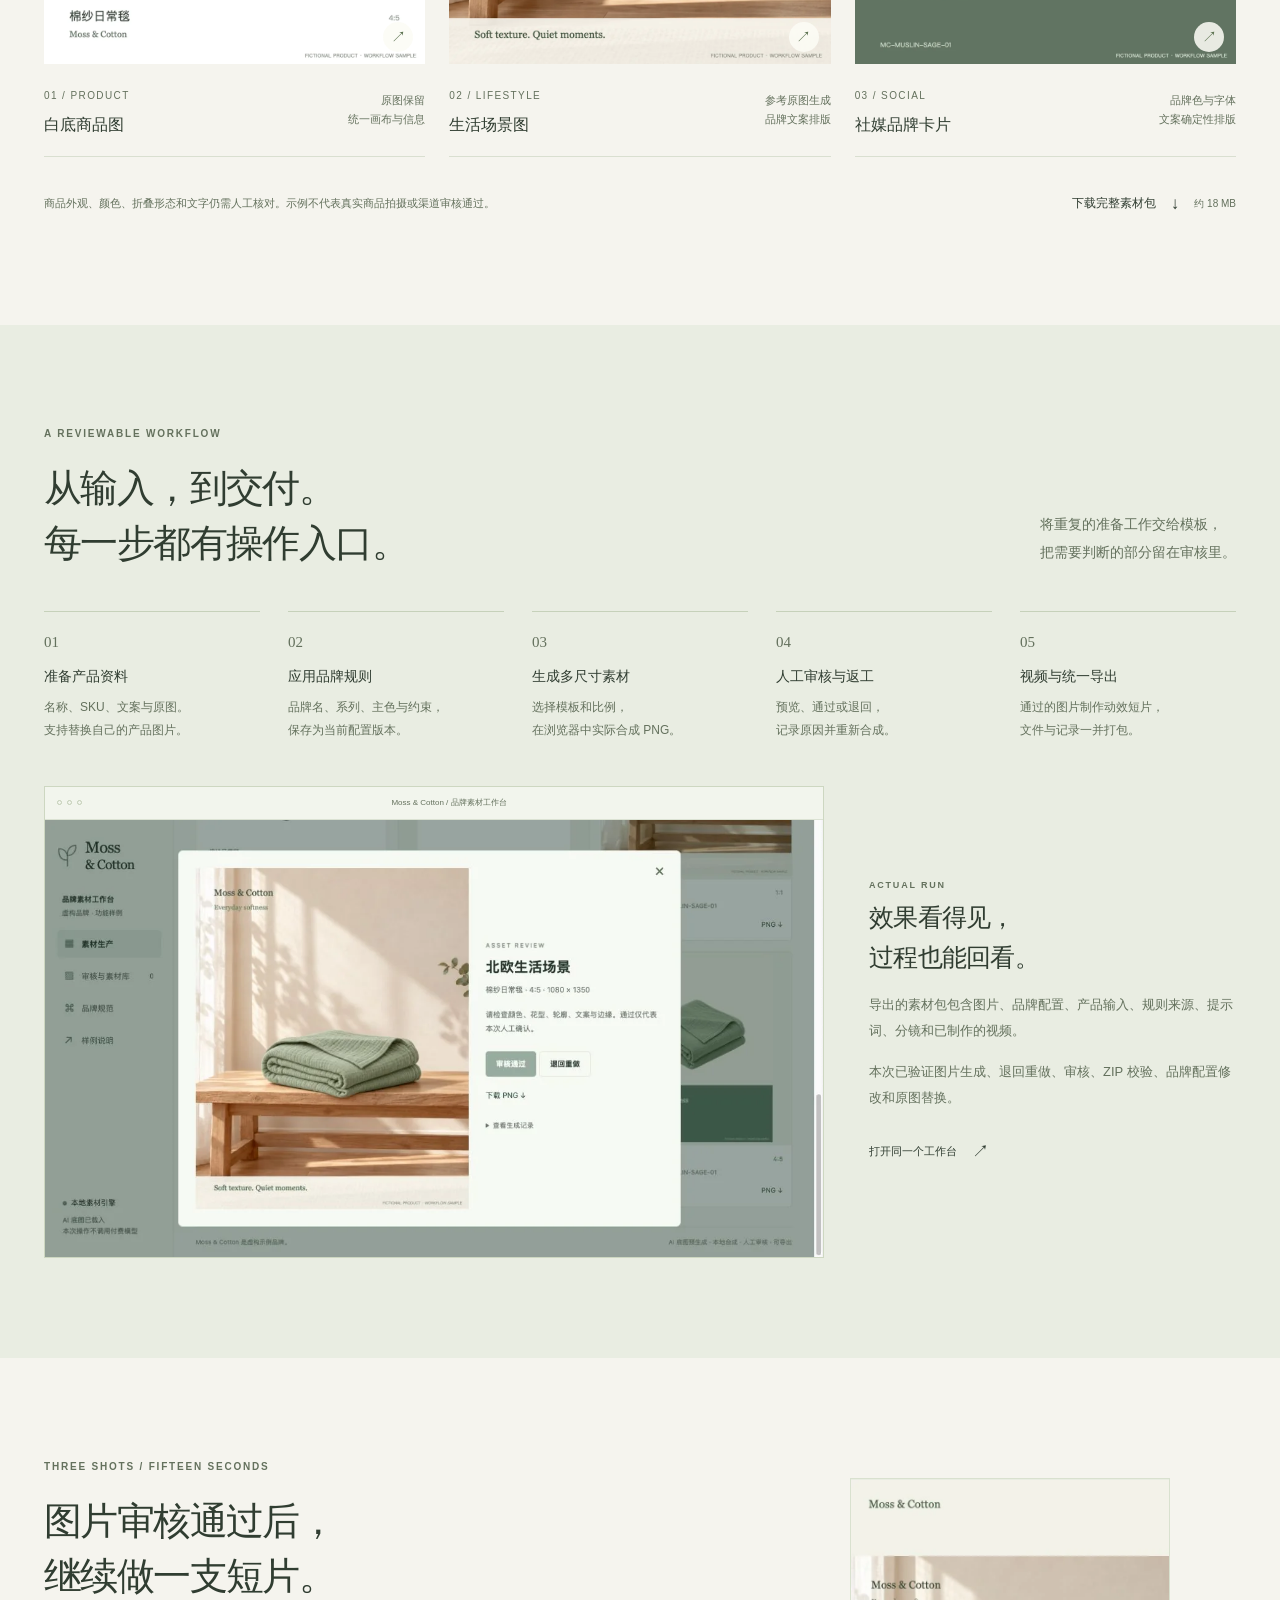
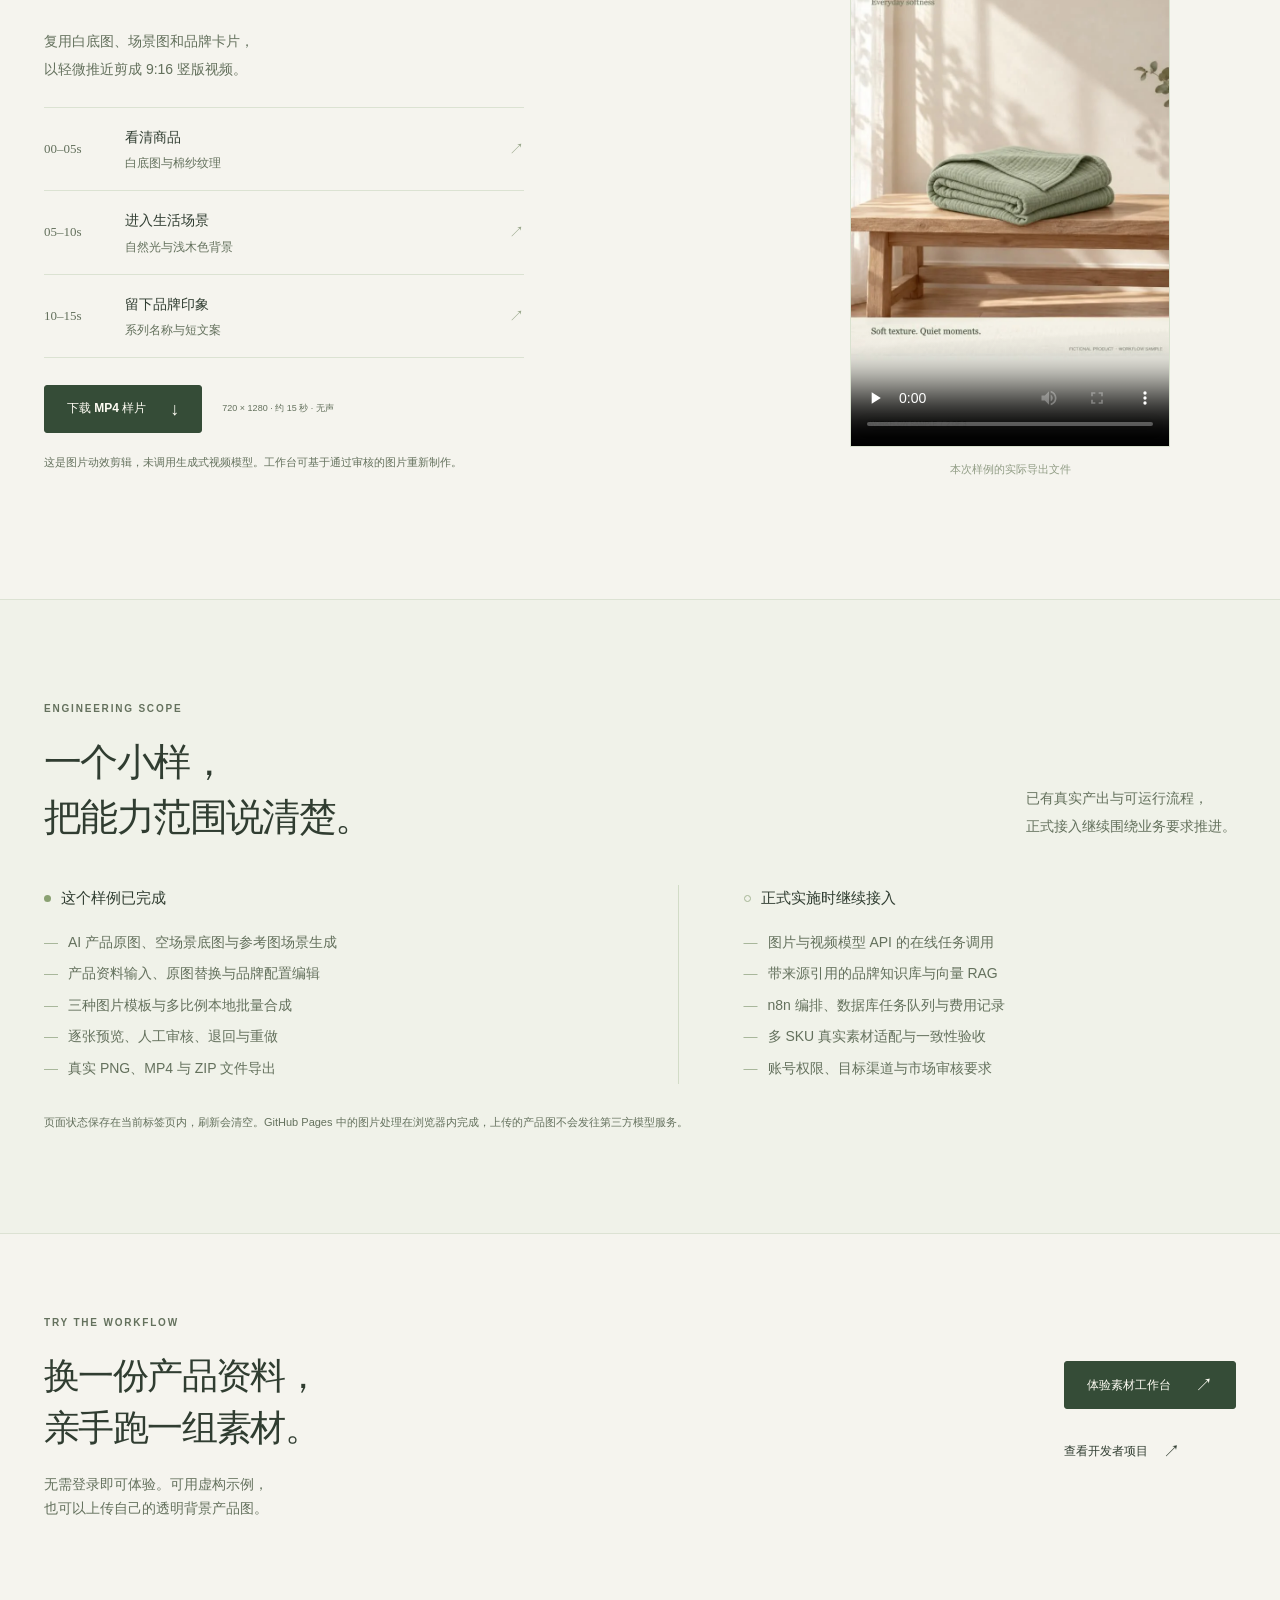
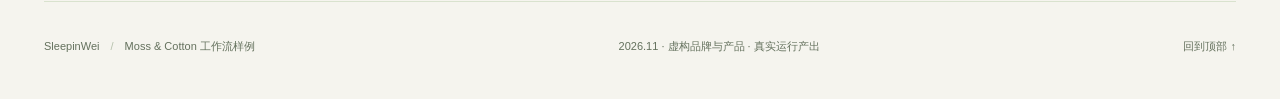
==== commit 374de162: "fix: remove related engineering experience from workflow case" ====
--- a/ai-content-workflow/index.html
+++ b/ai-content-workflow/index.html
@@ -59,7 +59,6 @@
 
   <section class="scope-section section" id="scope" aria-labelledby="scope-title"><div class="wrap"><div class="section-heading"><div><p class="eyebrow">ENGINEERING SCOPE</p><h2 id="scope-title">一个小样，<br>把能力范围说清楚。</h2></div><p>已有真实产出与可运行流程，<br>正式接入继续围绕业务要求推进。</p></div><div class="scope-grid"><article><h3><span class="scope-dot"></span>这个样例已完成</h3><ul><li>AI 产品原图、空场景底图与参考图场景生成</li><li>产品资料输入、原图替换与品牌配置编辑</li><li>三种图片模板与多比例本地批量合成</li><li>逐张预览、人工审核、退回与重做</li><li>真实 PNG、MP4 与 ZIP 文件导出</li></ul></article><article><h3><span class="scope-dot planned"></span>正式实施时继续接入</h3><ul><li>图片与视频模型 API 的在线任务调用</li><li>带来源引用的品牌知识库与向量 RAG</li><li>n8n 编排、数据库任务队列与费用记录</li><li>多 SKU 真实素材适配与一致性验收</li><li>账号权限、目标渠道与市场审核要求</li></ul></article></div><p class="scope-note">页面状态保存在当前标签页内，刷新会清空。GitHub Pages 中的图片处理在浏览器内完成，上传的产品图不会发往第三方模型服务。</p></div></section>
 
-  <section class="experience wrap"><p class="eyebrow">RELATED ENGINEERING EXPERIENCE</p><div><h2>也做过完整的<br>企业 AI 业务系统。</h2><p>汇千流 LedgerAsk 围绕贸易单据处理、知识检索、Agent 任务和系统对接展开；Jev LongSeq 探索浏览器任务执行、过程记录与结果验证。</p></div><div class="experience-links"><a href="../ledgerask/"><span>LedgerAsk 汇千流</span><small>企业 SaaS · RAG · Agent · 流程协作</small><b aria-hidden="true">↗</b></a><a href="https://github.com/SleepinWei/Jev-LongSeq"><span>Jev LongSeq</span><small>浏览器自动化 · 执行记录 · 结果验证</small><b aria-hidden="true">↗</b></a></div></section>
 
   <section class="closing wrap"><div><p class="eyebrow">TRY THE WORKFLOW</p><h2>换一份产品资料，<br>亲手跑一组素材。</h2><p>无需登录即可体验。可用虚构示例，<br>也可以上传自己的透明背景产品图。</p></div><div class="closing-actions"><a class="button primary" href="studio/">体验素材工作台 <span aria-hidden="true">↗</span></a><a class="text-link" href="https://github.com/SleepinWei">查看开发者项目 <span aria-hidden="true">↗</span></a></div></section>
 </main>
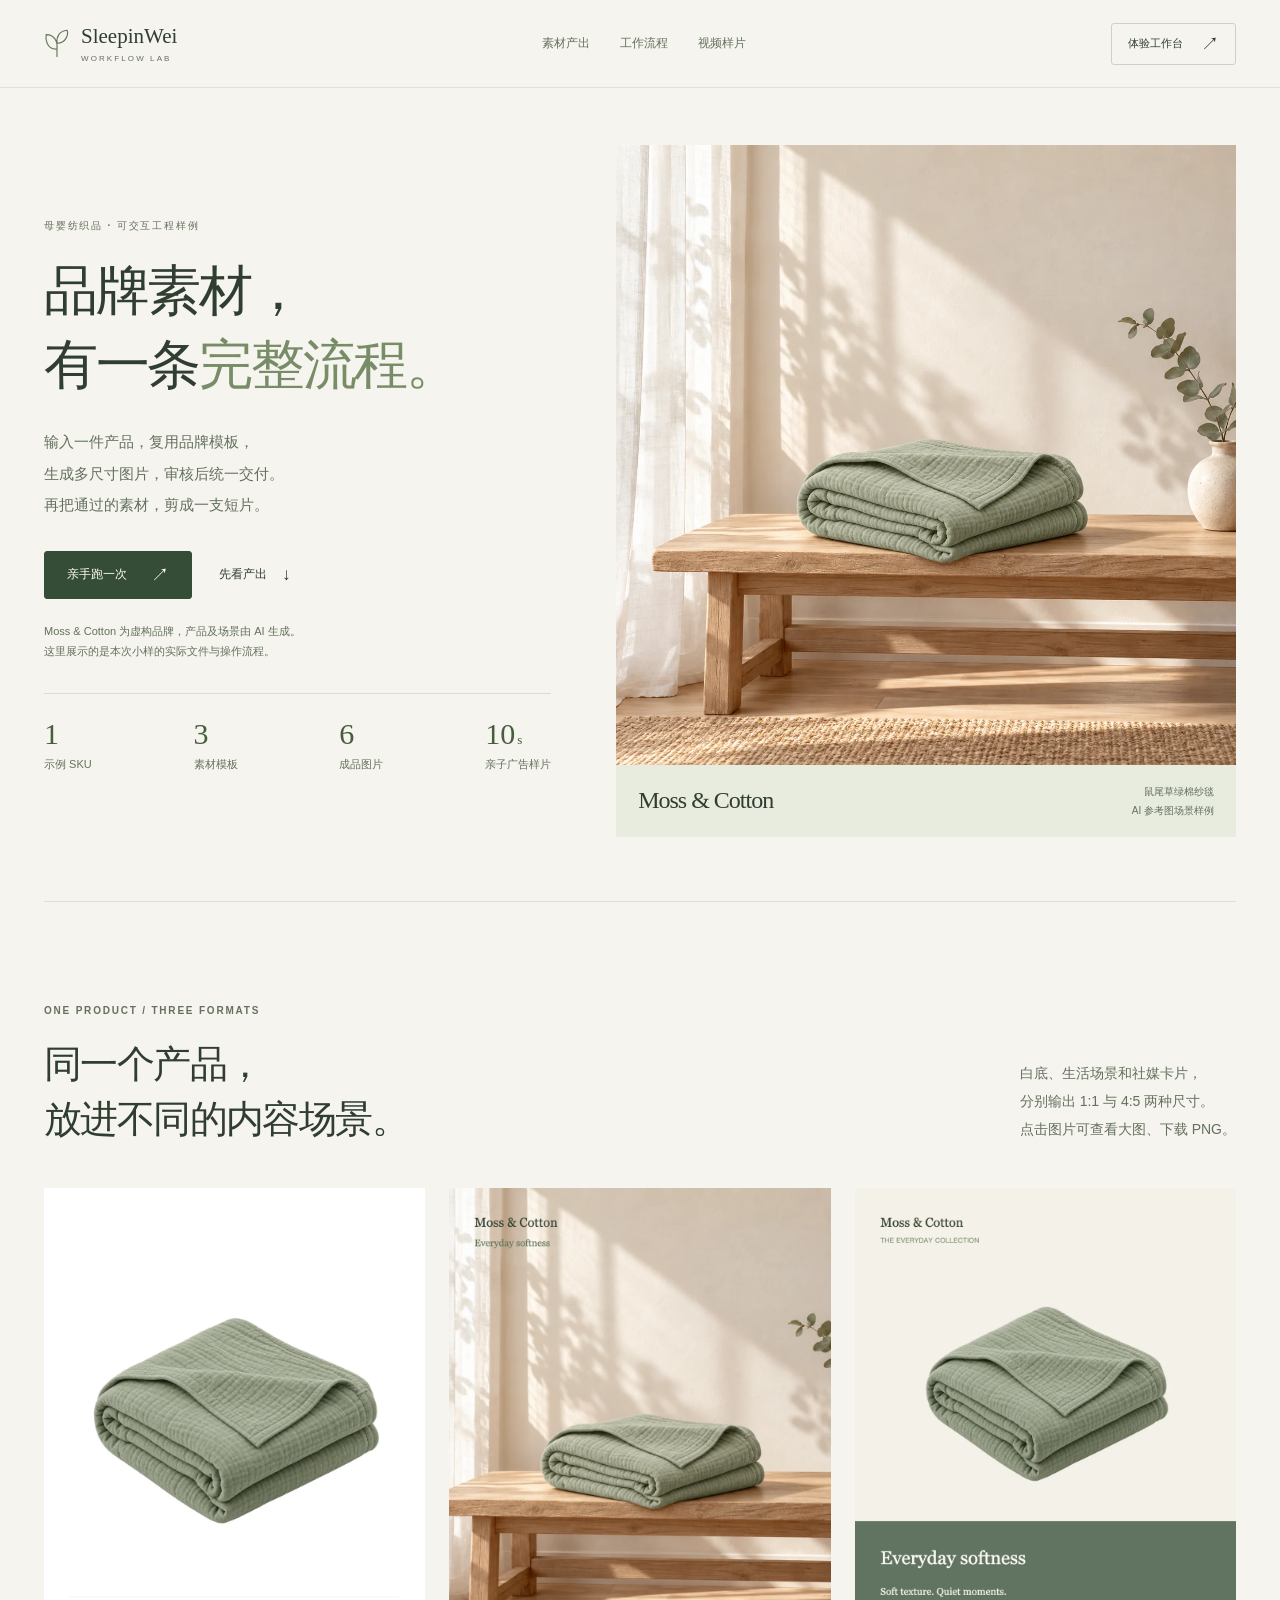
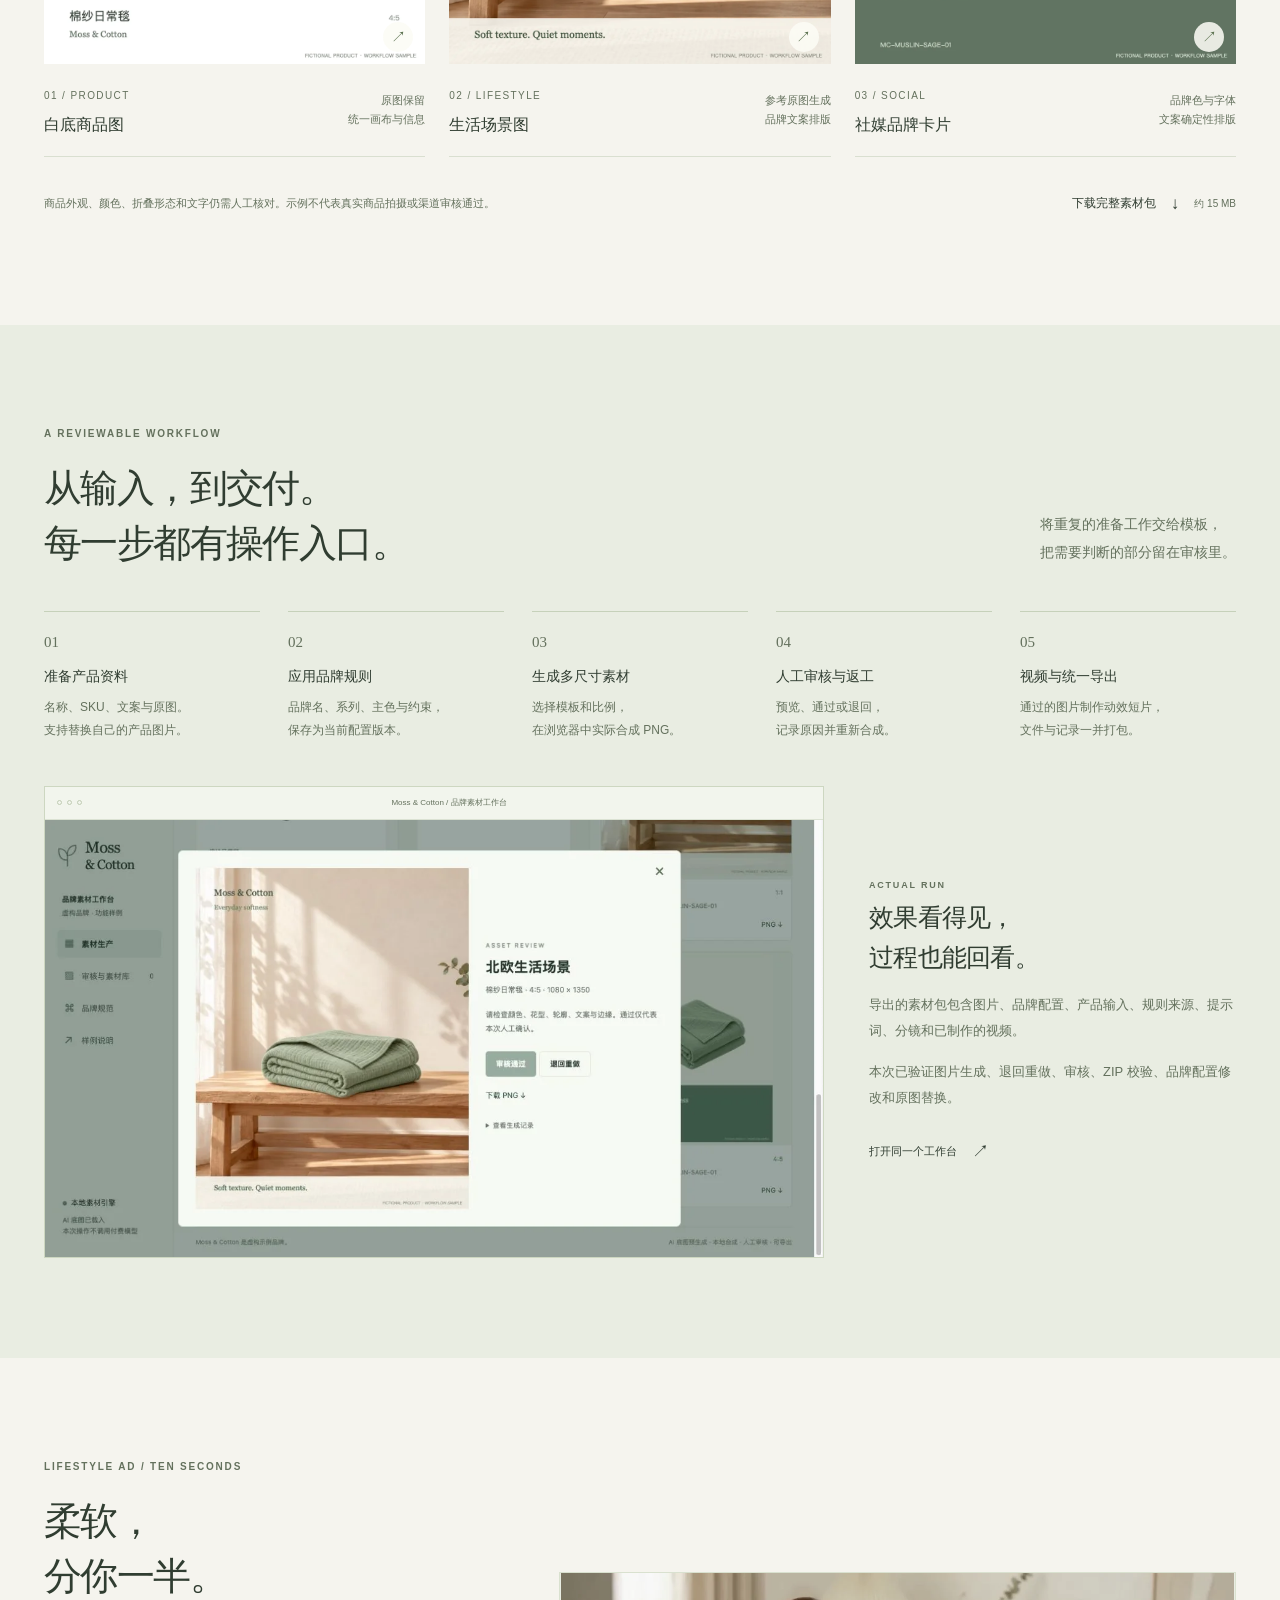
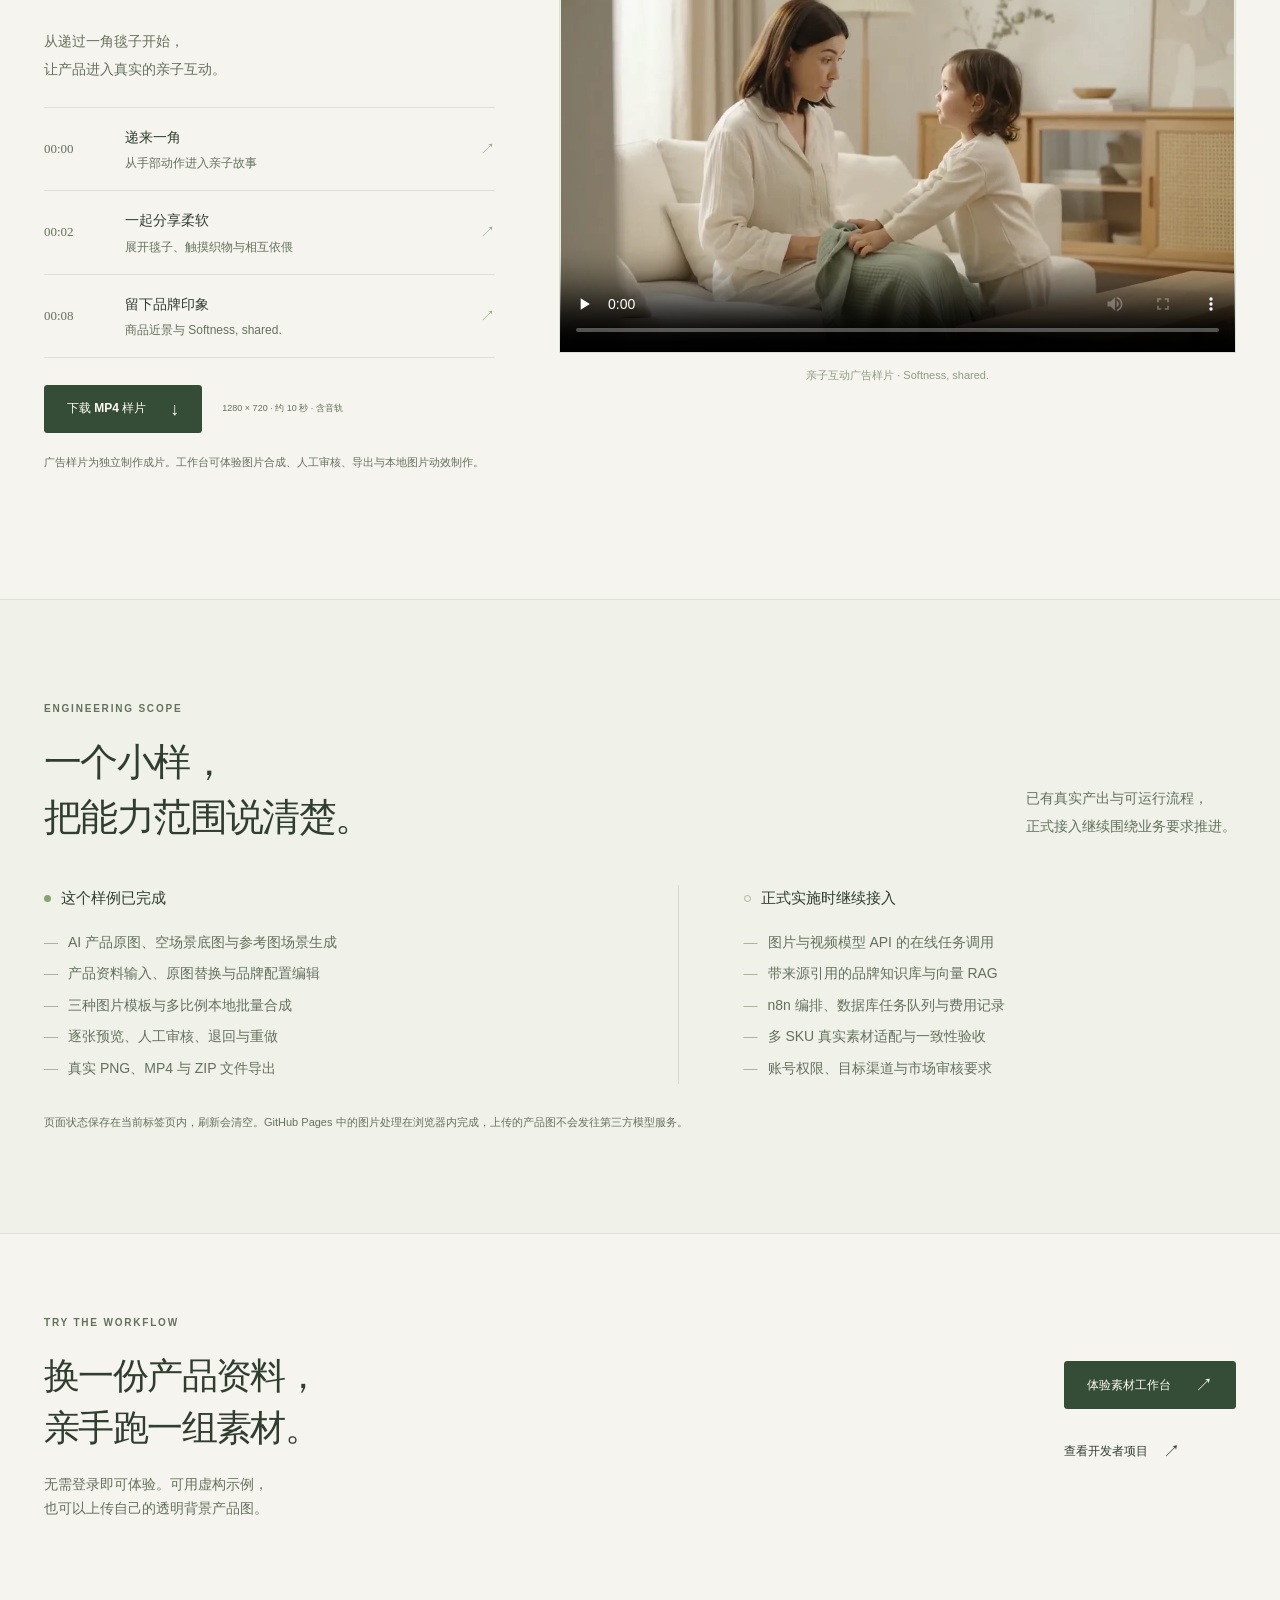
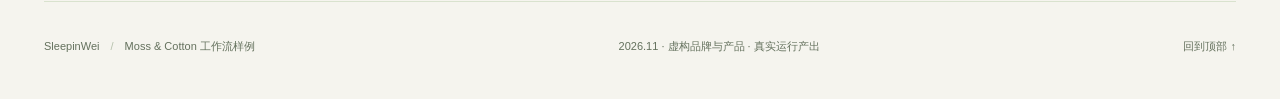
==== commit 097d7f11: "feat: replace workflow sample video with supplied family advertisement" ====
--- a/ai-content-workflow/index.html
+++ b/ai-content-workflow/index.html
@@ -4,16 +4,16 @@
   <meta charset="utf-8">
   <meta name="viewport" content="width=device-width,initial-scale=1">
   <meta name="theme-color" content="#f5f4ee">
-  <meta name="description" content="一个可直接体验的母婴品牌素材工作流样例。产品输入、品牌模板、多尺寸图片、人工审核、ZIP交付与15秒动效视频，附真实产出和清晰实现范围。">
+  <meta name="description" content="一个可直接体验的母婴品牌素材工作流样例。产品输入、品牌模板、多尺寸图片、人工审核与ZIP交付，附10秒亲子互动广告样片和清晰实现范围。">
   <meta property="og:title" content="品牌素材工作流样例 · SleepinWei">
-  <meta property="og:description" content="1个示例SKU，3种模板，6张图片与15秒视频。查看真实产出，直接体验生成、审核与导出。">
+  <meta property="og:description" content="1个示例SKU，3种模板，6张图片与10秒亲子互动广告样片。查看实际素材，直接体验生成、审核与导出。">
   <meta property="og:url" content="https://sleepinwei.github.io/ai-content-workflow/">
   <meta property="og:image" content="https://sleepinwei.github.io/ai-content-workflow/assets/hero-scene.webp">
   <meta property="og:type" content="website">
   <link rel="canonical" href="https://sleepinwei.github.io/ai-content-workflow/">
   <link rel="icon" href="assets/mark.svg" type="image/svg+xml">
-  <link rel="stylesheet" href="styles.css">
-  <script src="page.js" defer></script>
+  <link rel="stylesheet" href="styles.css?v=e5e1a83c">
+  <script src="page.js?v=e5e1a83c" defer></script>
   <title>品牌素材工作流样例 · SleepinWei</title>
 </head>
 <body>
@@ -31,7 +31,7 @@
       <p class="hero-description">输入一件产品，复用品牌模板，<br>生成多尺寸图片，审核后统一交付。<br>再把通过的素材，剪成一支短片。</p>
       <div class="hero-actions"><a class="button primary" href="studio/">亲手跑一次 <span aria-hidden="true">↗</span></a><a class="text-link" href="#outputs">先看产出 <span aria-hidden="true">↓</span></a></div>
       <p class="hero-note">Moss & Cotton 为虚构品牌，产品及场景由 AI 生成。<br>这里展示的是本次小样的实际文件与操作流程。</p>
-      <div class="hero-spec"><div><strong>1</strong><span>示例 SKU</span></div><div><strong>3</strong><span>素材模板</span></div><div><strong>6</strong><span>成品图片</span></div><div><strong>15<small>s</small></strong><span>MP4 样片</span></div></div>
+      <div class="hero-spec"><div><strong>1</strong><span>示例 SKU</span></div><div><strong>3</strong><span>素材模板</span></div><div><strong>6</strong><span>成品图片</span></div><div><strong>10<small>s</small></strong><span>亲子广告样片</span></div></div>
     </div>
     <figure class="hero-visual"><img src="assets/hero-scene.webp" width="1200" height="1200" alt="以鼠尾草绿棉纱毯原图和北欧房间底图为参考生成的生活场景，商品自然放置于浅木色长凳上" fetchpriority="high"><figcaption><span class="sample-brand">Moss <em>& Cotton</em></span><span>鼠尾草绿棉纱毯<br>AI 参考图场景样例</span></figcaption></figure>
   </section>
@@ -43,7 +43,7 @@
       <article class="output-card"><button class="image-button" data-image="assets/output-scene.png" data-title="北欧生活场景" data-detail="1080 × 1350 · 预先生成的 AI 参考图场景与品牌排版" aria-label="查看北欧生活场景大图"><img src="assets/output-scene.webp" alt="自然晨光下木凳上的鼠尾草绿棉纱毯，叠加品牌系列及文案" width="960" height="1200" loading="lazy"><span class="zoom-hint" aria-hidden="true">↗</span></button><div class="output-caption"><div><span>02 / LIFESTYLE</span><h3>生活场景图</h3></div><p>参考原图生成<br>品牌文案排版</p></div></article>
       <article class="output-card"><button class="image-button" data-image="assets/output-social.png" data-title="社媒品牌卡片" data-detail="1080 × 1350 · 原图与品牌色卡模板合成" aria-label="查看社媒品牌卡片大图"><img src="assets/output-social.webp" alt="米白与鼠尾草绿色的社媒卡片，包含商品原图、Everyday softness系列名和短文案" width="960" height="1200" loading="lazy"><span class="zoom-hint" aria-hidden="true">↗</span></button><div class="output-caption"><div><span>03 / SOCIAL</span><h3>社媒品牌卡片</h3></div><p>品牌色与字体<br>文案确定性排版</p></div></article>
     </div>
-    <div class="outputs-foot"><p>商品外观、颜色、折叠形态和文字仍需人工核对。示例不代表真实商品拍摄或渠道审核通过。</p><a href="downloads/sample-assets.zip" download class="text-link">下载完整素材包 <span aria-hidden="true">↓</span><small>约 18 MB</small></a></div>
+    <div class="outputs-foot"><p>商品外观、颜色、折叠形态和文字仍需人工核对。示例不代表真实商品拍摄或渠道审核通过。</p><a href="downloads/sample-assets.zip?v=e5e1a83c" download class="text-link">下载完整素材包 <span aria-hidden="true">↓</span><small>约 15 MB</small></a></div>
   </section>
 
   <section class="workflow-section section" id="workflow" aria-labelledby="workflow-title"><div class="wrap">
@@ -53,8 +53,8 @@
   </div></section>
 
   <section class="video-section wrap section" id="video" aria-labelledby="video-title">
-    <div class="video-copy"><p class="eyebrow">THREE SHOTS  /  FIFTEEN SECONDS</p><h2 id="video-title">图片审核通过后，<br>继续做一支短片。</h2><p class="video-intro">复用白底图、场景图和品牌卡片，<br>以轻微推近剪成 9:16 竖版视频。</p><ol class="shot-list"><li><button data-seek="0"><span>00–05s</span><div><strong>看清商品</strong><small>白底图与棉纱纹理</small></div><b aria-hidden="true">↗</b></button></li><li><button data-seek="5"><span>05–10s</span><div><strong>进入生活场景</strong><small>自然光与浅木色背景</small></div><b aria-hidden="true">↗</b></button></li><li><button data-seek="10"><span>10–15s</span><div><strong>留下品牌印象</strong><small>系列名称与短文案</small></div><b aria-hidden="true">↗</b></button></li></ol><div class="video-actions"><a class="button primary" href="studio/assets/sample-video.mp4" download>下载 MP4 样片 <span aria-hidden="true">↓</span></a><span>720 × 1280 · 约 15 秒 · 无声</span></div><p class="video-note">这是图片动效剪辑，未调用生成式视频模型。工作台可基于通过审核的图片重新制作。</p><p id="video-status" role="status" aria-live="polite"></p></div>
-    <figure class="video-frame"><video id="sample-video" controls playsinline preload="none" poster="assets/video-poster.webp" aria-label="Moss and Cotton十五秒图片动效样片，无声，依次展示白底商品图、生活场景图和社媒品牌卡片"><source src="studio/assets/sample-video.mp4" type="video/mp4"><track kind="captions" src="assets/sample-captions.vtt" srclang="zh-CN" label="中文说明"><p>浏览器无法播放视频，<a href="studio/assets/sample-video.mp4">下载 MP4</a>。</p></video><figcaption>本次样例的实际导出文件</figcaption></figure>
+    <div class="video-copy"><p class="eyebrow">LIFESTYLE AD  /  TEN SECONDS</p><h2 id="video-title">柔软，<br>分你一半。</h2><p class="video-intro">从递过一角毯子开始，<br>让产品进入真实的亲子互动。</p><ol class="shot-list"><li><button data-seek="0"><span>00:00</span><div><strong>递来一角</strong><small>从手部动作进入亲子故事</small></div><b aria-hidden="true">↗</b></button></li><li><button data-seek="2.458333"><span>00:02</span><div><strong>一起分享柔软</strong><small>展开毯子、触摸织物与相互依偎</small></div><b aria-hidden="true">↗</b></button></li><li><button data-seek="7.708333"><span>00:08</span><div><strong>留下品牌印象</strong><small>商品近景与 Softness, shared.</small></div><b aria-hidden="true">↗</b></button></li></ol><div class="video-actions"><a class="button primary" href="studio/assets/sample-video.mp4?v=e5e1a83c" download>下载 MP4 样片 <span aria-hidden="true">↓</span></a><span>1280 × 720 · 约 10 秒 · 含音轨</span></div><p class="video-note">广告样片为独立制作成片。工作台可体验图片合成、人工审核、导出与本地图片动效制作。</p><p id="video-status" role="status" aria-live="polite"></p></div>
+    <figure class="video-frame"><video id="sample-video" controls playsinline preload="none" poster="assets/video-poster.webp?v=e5e1a83c" aria-label="Moss and Cotton十秒亲子互动广告样片，横版，含音轨，展示分享棉纱毯、织物细节与品牌收尾"><source src="studio/assets/sample-video.mp4?v=e5e1a83c" type="video/mp4"><track kind="descriptions" src="assets/sample-captions.vtt?v=e5e1a83c" srclang="zh-CN" label="中文画面说明"><p>浏览器无法播放视频，<a href="studio/assets/sample-video.mp4?v=e5e1a83c">下载 MP4</a>。</p></video><figcaption>亲子互动广告样片 · Softness, shared.</figcaption></figure>
   </section>
 
   <section class="scope-section section" id="scope" aria-labelledby="scope-title"><div class="wrap"><div class="section-heading"><div><p class="eyebrow">ENGINEERING SCOPE</p><h2 id="scope-title">一个小样，<br>把能力范围说清楚。</h2></div><p>已有真实产出与可运行流程，<br>正式接入继续围绕业务要求推进。</p></div><div class="scope-grid"><article><h3><span class="scope-dot"></span>这个样例已完成</h3><ul><li>AI 产品原图、空场景底图与参考图场景生成</li><li>产品资料输入、原图替换与品牌配置编辑</li><li>三种图片模板与多比例本地批量合成</li><li>逐张预览、人工审核、退回与重做</li><li>真实 PNG、MP4 与 ZIP 文件导出</li></ul></article><article><h3><span class="scope-dot planned"></span>正式实施时继续接入</h3><ul><li>图片与视频模型 API 的在线任务调用</li><li>带来源引用的品牌知识库与向量 RAG</li><li>n8n 编排、数据库任务队列与费用记录</li><li>多 SKU 真实素材适配与一致性验收</li><li>账号权限、目标渠道与市场审核要求</li></ul></article></div><p class="scope-note">页面状态保存在当前标签页内，刷新会清空。GitHub Pages 中的图片处理在浏览器内完成，上传的产品图不会发往第三方模型服务。</p></div></section>
--- a/ai-content-workflow/styles.css
+++ b/ai-content-workflow/styles.css
@@ -7,3 +7,5 @@
 
 .hero-description{font-size:15px}.hero-note{font-size:11px}.hero-spec span{font-size:11px}.hero-visual figcaption>span:last-child{font-size:10px}.section-heading>p{font-size:14px}.output-caption h3{font-size:16px}.output-caption span{font-size:10px}.output-caption p{font-size:11px}.outputs-foot>p{font-size:11px}.workflow-steps h3{font-size:14px}.workflow-steps p{font-size:12px}.workbench-proof aside>p{font-size:13px}.video-intro{font-size:14px}.shot-list strong{font-size:14px}.shot-list small{font-size:12px}.video-note,.video-frame figcaption{font-size:11px}.scope-grid li{font-size:14px}.scope-note{font-size:11px}.experience>div>p{font-size:14px}.experience-links small{font-size:12px}.closing p:not(.eyebrow){font-size:14px}.site-footer{font-size:11px}
 @media(max-width:760px){.hero-description{font-size:14px}.hero-note{font-size:10px}.hero-spec span{font-size:10px}.section-heading>p{font-size:13px}.workflow-steps p{font-size:11px}.workbench-proof aside>p{font-size:12px}.scope-grid li{font-size:12px}.experience>div>p,.closing p:not(.eyebrow){font-size:13px}.site-footer>p,.site-footer>a{font-size:10px}.experience-links small{font-size:11px}}
+
+.video-section{grid-template-columns:minmax(0,.8fr) minmax(0,1.2fr);gap:64px}.video-frame{max-width:none;justify-self:stretch}.video-frame video{aspect-ratio:16/9;object-fit:contain}.video-actions{flex-wrap:wrap}.video-actions>.button{flex-shrink:0}@media(max-width:760px){.video-section{gap:26px}.video-frame{max-width:none;width:100%;margin:0}}
